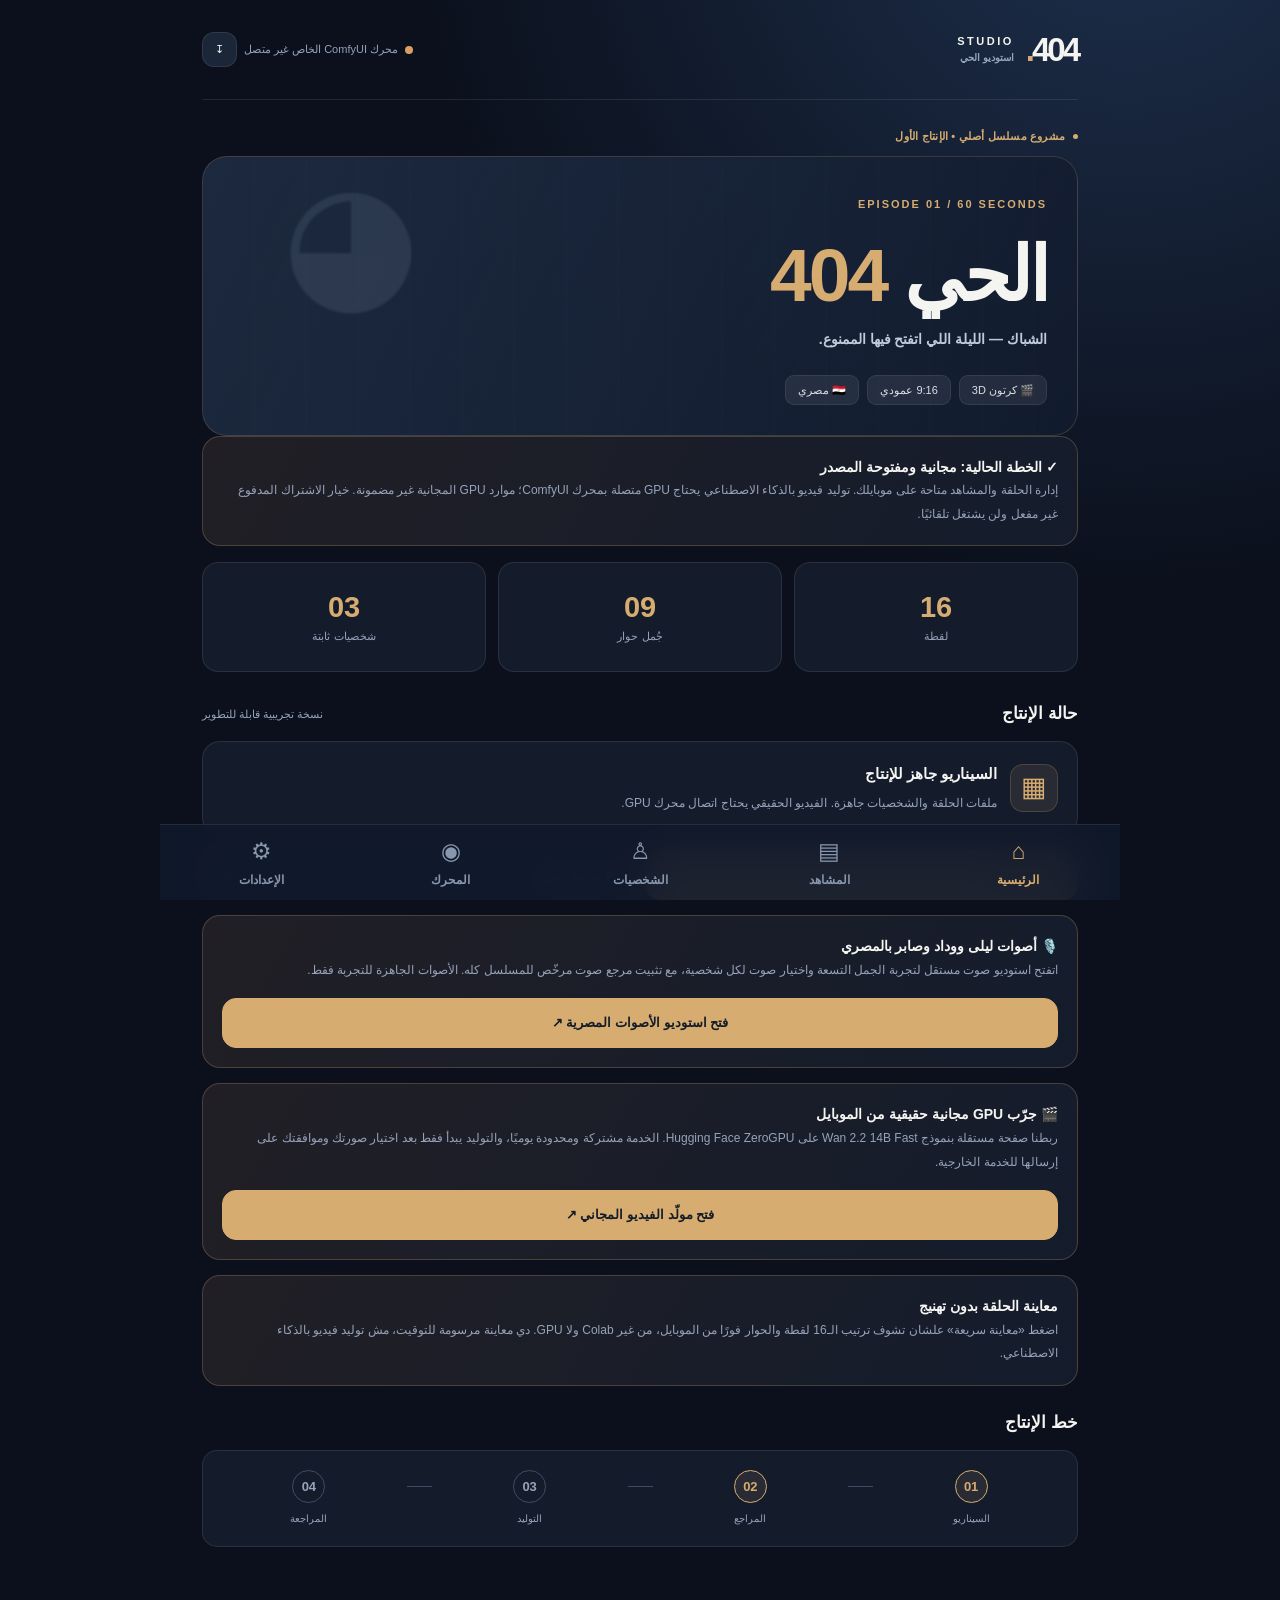
==== mobile-studio/index.html @ be03bab9 "Expose Egyptian voice studio from home and character library on mobile" ====
<!doctype html>
<html lang="ar" dir="rtl">
<head>
<meta charset="utf-8"><meta name="viewport" content="width=device-width,initial-scale=1,viewport-fit=cover">
<meta name="theme-color" content="#0c1221"><meta name="description" content="استوديو الحي 404 — إدارة مشاهد وأصوات وتوليد فيديو بالذكاء الاصطناعي">
<link rel="manifest" href="./manifest.webmanifest"><link rel="icon" type="image/svg+xml" href="./icon.svg"><link rel="stylesheet" href="./app.css">
<title>404 Studio | استوديو الحي</title>
</head>
<body>
<div class="app-shell">
<header class="topbar"><div class="brand"><span class="brand-mark">404<span class="brand-dot">.</span></span><span class="brand-label">STUDIO <small>استوديو الحي</small></span></div><div class="top-actions"><span class="state-dot" id="stateDot"></span><span id="connectionLabel">محرك ComfyUI الخاص غير متصل</span><button class="icon-button" id="installButton" title="تثبيت التطبيق" aria-label="تثبيت التطبيق">↧</button></div></header>
<main>
<section class="view active" id="view-home" aria-labelledby="homeTitle">
<div class="eyebrow"><span class="point"></span> مشروع مسلسل أصلي • الإنتاج الأول</div>
<div class="hero"><span class="kicker">EPISODE 01  /  60 SECONDS</span><h1 id="homeTitle">الحي <em>404</em></h1><p>الشباك — الليلة اللي اتفتح فيها الممنوع.</p><div class="hero-foot"><span class="chip">🎬 كرتون 3D</span><span class="chip">9:16 عمودي</span><span class="chip">🇪🇬 مصري</span></div><div class="moon">◕</div></div>
<div class="panel tip" id="planStatus"><strong>✓ الخطة الحالية: مجانية ومفتوحة المصدر</strong><p>إدارة الحلقة والمشاهد متاحة على موبايلك. توليد فيديو بالذكاء الاصطناعي يحتاج GPU متصلة بمحرك ComfyUI؛ موارد GPU المجانية غير مضمونة. خيار الاشتراك المدفوع غير مفعل ولن يشتغل تلقائيًا.</p></div>
<div class="metrics"><div class="metric"><strong>16</strong><span>لقطة</span></div><div class="metric"><strong>09</strong><span>جُمل حوار</span></div><div class="metric"><strong>03</strong><span>شخصيات ثابتة</span></div></div>
<div class="section-heading"><h2>حالة الإنتاج</h2><span class="small muted">نسخة تجريبية قابلة للتطوير</span></div>
<div class="panel status-panel"><div class="status-icon">▦</div><div><h3>السيناريو جاهز للإنتاج</h3><p id="productionState">ملفات الحلقة والشخصيات جاهزة. الفيديو الحقيقي يحتاج اتصال محرك GPU.</p></div></div>
<div class="quick-actions"><button class="action primary" data-open="shots">إدارة المشاهد <span>←</span></button><a class="action secondary" href="./quick-preview.html" style="text-decoration:none">▶ معاينة سريعة <span>↗</span></a></div>
<div class="panel tip" id="voiceStudioLaunch" style="margin-top:15px"><strong>🎙️ أصوات ليلى ووداد وصابر بالمصري</strong><p>اتفتح استوديو صوت مستقل لتجربة الجمل التسعة واختيار صوت لكل شخصية، مع تثبيت مرجع صوت مرخّص للمسلسل كله. الأصوات الجاهزة للتجربة فقط.</p><a href="./voice-studio.html" class="action primary full" style="text-decoration:none">فتح استوديو الأصوات المصرية ↗</a></div>
<div class="panel tip" id="freeExternalGpu" style="margin-top:15px"><strong>🎬 جرّب GPU مجانية حقيقية من الموبايل</strong><p>ربطنا صفحة مستقلة بنموذج Wan 2.2 14B Fast على Hugging Face ZeroGPU. الخدمة مشتركة ومحدودة يوميًا، والتوليد يبدأ فقط بعد اختيار صورتك وموافقتك على إرسالها للخدمة الخارجية.</p><a href="./free-gpu.html" class="action primary full" style="text-decoration:none">فتح مولّد الفيديو المجاني ↗</a></div>
<div class="panel tip" style="margin-top:15px"><strong>معاينة الحلقة بدون تهنيج</strong><p>اضغط «معاينة سريعة» علشان تشوف ترتيب الـ16 لقطة والحوار فورًا من الموبايل، من غير Colab ولا GPU. دي معاينة مرسومة للتوقيت، مش توليد فيديو بالذكاء الاصطناعي.</p></div>
<div class="section-heading"><h2>خط الإنتاج</h2></div>
<div class="pipeline"><div><b class="on">01</b><span>السيناريو</span></div><i></i><div><b class="on">02</b><span>المراجع</span></div><i></i><div><b>03</b><span>التوليد</span></div><i></i><div><b>04</b><span>المراجعة</span></div></div>
</section>
<section class="view" id="view-shots" aria-labelledby="shotsTitle">
<div class="page-head"><div><span class="eyebrow">الحلقة الأولى · الشباك</span><h1 id="shotsTitle">لوحة المشاهد</h1></div><button class="outline-btn" id="exportButton">تصدير JSON ↧</button></div>
<p class="muted intro">كل لقطة لها وقت ومتحدث ووصف. تعديلاتك تُحفظ محليًا على جهازك، ولا تغير السيناريو الأصلي على GitHub.</p>
<div id="shotsList" class="shots-list"><div class="loading">جاري تحميل السيناريو...</div></div>
</section>
<section class="view" id="view-cast" aria-labelledby="castTitle">
<div class="page-head"><div><span class="eyebrow">Character Bible</span><h1 id="castTitle">الشخصيات الثابتة</h1></div></div>
<p class="muted intro">ثلاث شخصيات فقط. لا يتم تبديل الوجه أو الملابس أو الصوت بين الحلقات.</p>
<div id="castList" class="cast-list"></div><div class="panel tip"><strong>🎤 ثبت صوت كل شخصية</strong><p>مسموح تسمع عينات مختلفة قبل الاعتماد. حفظ صوت مرجعي مرخّص يثبت الهوية بين الحلقات.</p><a class="action secondary full" href="./voice-studio.html" style="text-decoration:none">فتح إعدادات أصوات الشخصيات ↗</a></div>
<div class="panel tip"><strong>🔒 قواعد ثابتة</strong><p>الحارة القديمة، الباب الأخضر يمين الكادر، والفانوس الأصفر أعلى الباب. ممنوع إضافة ممثلين جدد أو تبديل أصوات الحوار.</p></div>
</section>
<section class="view" id="view-production" aria-labelledby="productionTitle">
<div class="page-head"><div><span class="eyebrow">AI VIDEO LAB</span><h1 id="productionTitle">غرفة الإنتاج</h1></div></div>
<div class="panel info-panel" id="engineBanner" role="status" aria-live="polite"><strong id="engineStateTitle">محرك الفيديو غير متصل حاليًا</strong><p id="engineStateMessage">اختيار صورة من الموبايل لا يولّد فيديو. ما فيش خادم GPU متصل لحد دلوقتي؛ مش مطلوب منك ترفع صورة أو تدفع اشتراك الآن. تجهيز محرّك ComfyUI المجاني يتطلب معالجة GPU منفصلة.</p><button class="outline-btn" type="button" data-open="settings" id="engineSettingsButton">لماذا التوليد متوقف؟</button></div>
<div class="panel tip" id="freeGpuLab">
<a class="action primary full" href="./free-gpu.html" style="text-decoration:none">🎬 توليد لقطة حقيقية على GPU مجانية عامة ↗</a>
<p>خدمة خارجية مستقلة عن سيرفر ComfyUI الخاص. عدد الطلبات المجانية محدود، ولا يلزم تشغيل Colab أو إدخال رابط سيرفر.</p>
<h3>اشتغل بسرعة من الموبايل — من غير Colab</h3>
<p>راجع ترتيب المشاهد والحوار والحركة المبدئية فورًا. المعاينة 2D مرسومة للتخطيط، مش فيديو AI. توليد فيديو AI حقيقي من الصورة يحتاج GPU متصلة، وهي غير متوفرة حاليًا في التطبيق.</p>
<a class="action primary full" href="./quick-preview.html" style="text-decoration:none">▶ فتح المعاينة السريعة للـ16 لقطة</a>
<details style="margin-top:12px"><summary style="cursor:pointer;color:#acb8cb">تجربة النموذج الثقيل على Colab (اختياري للمطورين)</summary>
<p>Colab صفحة ثقيلة على الموبايل، ومش مطلوبة لاستخدام الاستوديو. استخدمها فقط عند توفر GPU مجانية وعند الرغبة بتجربة Wan 2.2.</p>
<a class="outline-btn" href="https://colab.research.google.com/github/omarnet0109-jpg/404/blob/main/notebooks/404_wan22_free_video.ipynb" target="_blank" rel="noopener noreferrer">فتح Colab الاختياري</a>
</details>
<div class="field"><label for="localPreviewInput">لو عندك فيديو مولّد بالفعل، شوفه هنا على جهازك فقط</label><input type="file" id="localPreviewInput" accept="video/mp4,video/webm,video/quicktime"></div>
<div id="localPreviewBox"></div>
</div>
<div class="field"><label for="renderShot">اختر اللقطة</label><select id="renderShot"></select></div>
<div class="field"><label for="renderPrompt">وصف اللقطة للمحرك</label><textarea id="renderPrompt" rows="5" maxlength="5000" placeholder="وصف الحركة والإضاءة والكاميرا"></textarea></div>
<div class="two-col"><div class="field"><label for="referenceType">مرجع الصورة</label><select id="referenceType"><option value="ensemble">الحارة والمجموعة</option><option value="LAYLA">ليلى</option><option value="WIDAD">وداد</option><option value="SABER">صابر</option></select></div><div class="field"><label for="referenceFile">رفع صورة مرجعية</label><input id="referenceFile" type="file" accept="image/png,image/jpeg,image/webp"></div></div>
<div class="upload-line"><button class="outline-btn" id="uploadButton" disabled title="التوليد يحتاج اتصال GPU أولًا">رفع المرجع إلى المحرك</button><span class="muted" id="referenceStatus">المحرك غير متصل — الرفع متوقف</span></div>
<button class="action primary full" id="renderButton" disabled title="أضف سيرفر GPU فعليًا لاختبار التوليد">توليد اللقطة المختارة ↗</button>
<div id="jobPanel" class="panel job-panel hidden"><div class="section-heading"><h2>متابعة التوليد</h2><span id="jobStatus" class="status-pill">انتظار</span></div><p id="jobDescription"></p><div id="jobOutput"></div></div>
<div id="productionLog" class="log" role="status" aria-live="polite">لا توجد مهام تشغيل حاليًا.</div>
</section>
<section class="view" id="view-settings" aria-labelledby="settingsTitle">
<div class="page-head"><div><span class="eyebrow">ENGINE SETTINGS</span><h1 id="settingsTitle">الإعدادات</h1></div></div>
<div class="panel tip"><h3>الخطة: مجانية الآن، مدفوعة مستقبلًا</h3><p>لم يتم ربط أي مزود مدفوع أو تفعيل دفع آلي. عندما نقرر الترقية، سنضيف مزودًا جديدًا خلف الخادم، مع حد تكلفة وموافقة صريحة. سيرفر GPU نفسه قد تكون له تكلفة حتى مع الأدوات المفتوحة المصدر.</p></div>
<div class="panel info-panel" id="simpleEngineStatus">
  <h3 id="simpleEngineTitle">حالة توليد الفيديو: غير متصل</h3>
  <p id="simpleEngineMessage">دي مش بيانات ناقصة منك. لسه ما فيش سيرفر GPU مجاني متصل بالمشروع، ومش مطلوب منك تكتب عنوان أو مفتاح أو تدفع حاجة. حاليًا تقدر تراجع المشاهد وتعدّل أوصافها وتصدّر المشروع.</p>
  <button type="button" class="action primary full" data-open="shots">فتح المشاهد الجاهزة ←</button>
</div>
<details class="panel" id="advancedServerSetup"><summary style="cursor:pointer;font-weight:800">إعدادات المحرك المتقدمة (للمطورين فقط)</summary>
<p class="muted">لا تستخدم هذه الإعدادات إلا بعد تشغيل خادم ComfyUI فعلي وتجهيز رابط HTTPS ومفتاح وصول خاص به. لا تضع كلمة سر GitHub أو أي مفتاح آخر هنا.</p>
<div><h3>ربط سيرفر التوليد</h3><p class="muted">العنوان والمفتاح يُصدرهما خادم الإنتاج الخاص، وليسا بيانات حساب GitHub.</p>
<div class="field"><label for="serverUrl">عنوان خادم الاستوديو HTTPS</label><input id="serverUrl" type="url" autocomplete="url" placeholder="https://your-studio-backend.example"></div>
<div class="field"><label for="serverToken">مفتاح دخول الخادم</label><input id="serverToken" type="password" autocomplete="off" placeholder="مفتاح APP_API_TOKEN"></div>
<div class="form-actions"><button class="action primary" id="checkButton">اختبار الاتصال</button><button class="action secondary" id="saveSettings">حفظ للجلسة</button></div><p class="small muted">مفتاح الدخول يُحفظ في ذاكرة جلسة المتصفح فقط، ولا يُرسل إلى GitHub.</p></div></details>
<div class="panel tip"><h3>تثبيت التطبيق</h3><p>من Chrome على أندرويد: القائمة ⋮ ثم «إضافة إلى الشاشة الرئيسية». ومن Safari على iPhone: مشاركة ثم «إضافة إلى الشاشة الرئيسية» بعد نشر الموقع.</p><button class="outline-btn" id="installGuide">إرشادات التثبيت</button></div>
<div class="panel danger-zone"><h3>بيانات المسودات</h3><p class="muted">التحرير المحلي محفوظ على جهازك فقط. يمكن تصديره قبل تنظيف المتصفح.</p><button class="outline-btn" id="resetDrafts">حذف تعديلاتي المحلية</button></div>
</section>
</main>
<nav class="bottom-nav" aria-label="القائمة الرئيسية"><button class="tab active" data-target="home"><span>⌂</span>الرئيسية</button><button class="tab" data-target="shots"><span>▤</span>المشاهد</button><button class="tab" data-target="cast"><span>♙</span>الشخصيات</button><button class="tab" data-target="production"><span>◉</span>المحرك</button><button class="tab" data-target="settings"><span>⚙</span>الإعدادات</button></nav>
</div>
<dialog id="editDialog"><form method="dialog" class="dialog-body"><div class="section-heading"><h2 id="editDialogTitle">تعديل اللقطة</h2><button class="icon-button" value="cancel" aria-label="إغلاق">✕</button></div><label for="editPrompt">وصف الحركة</label><textarea id="editPrompt" rows="8" maxlength="5000"></textarea><p class="muted small">المسودة تظل في متصفحك إلى أن تصدرها وتقرر اعتمادها.</p><div class="form-actions"><button class="action primary" id="confirmEdit" value="save">حفظ المسودة</button><button class="action secondary" value="cancel">إلغاء</button></div></form></dialog>
<div id="toast" role="status" aria-live="polite"></div>
<script src="./app.js" defer></script>
</body></html>
---- mobile-studio/app.css ----
:root{color-scheme:dark;--bg:#0b101c;--panel:#141c2c;--panel2:#182338;--border:rgba(255,255,255,.09);--fg:#f4f4f1;--dim:#95a3bb;--gold:#d6ac70;--accent:#92c5d8;--ok:#69d5ac;--radius:19px}
*{box-sizing:border-box}html{scroll-behavior:smooth}body{margin:0;background:radial-gradient(circle at 88% -8%,#1e304d 0,transparent 34%),var(--bg);color:var(--fg);font:500 14px/1.7 Tahoma,Arial,sans-serif;min-height:100svh}button,input,select,textarea{font:inherit}button{cursor:pointer}button:disabled{cursor:not-allowed;opacity:.5}a{color:var(--accent)}.app-shell{max-width:960px;min-height:100svh;margin:auto;padding:0 20px calc(100px + env(safe-area-inset-bottom))}.topbar{height:87px;display:flex;align-items:center;justify-content:space-between;border-bottom:1px solid var(--border);margin-bottom:27px;gap:10px}.brand{display:flex;align-items:center;gap:12px}.brand-mark{font:900 33px/1 Arial,sans-serif;letter-spacing:-3px}.brand-dot{color:var(--gold)}.brand-label{display:flex;flex-direction:column;font:800 11px/1.4 Arial;letter-spacing:2.5px}.brand-label small{font:700 10px/1.5 Cairo;letter-spacing:0;color:var(--dim)}.top-actions{display:flex;align-items:center;gap:7px;font-size:11px;color:var(--dim)}.state-dot{width:8px;height:8px;border-radius:50%;background:#d89f63}.state-dot.online{background:var(--ok);box-shadow:0 0 0 4px #69d5ac16}.icon-button{border:1px solid var(--border);background:#1b2639;color:var(--fg);border-radius:12px;min-width:35px;height:35px}.view{display:none;animation:appear .2s ease}.view.active{display:block}@keyframes appear{from{opacity:.65;transform:translateY(5px)}to{opacity:1;transform:translateY(0)}}.eyebrow{color:var(--gold);font-size:11px;font-weight:800;letter-spacing:.2px;display:flex;align-items:center;gap:8px;margin-bottom:10px}.point{width:5px;height:5px;background:var(--gold);border-radius:50%}.hero{background:linear-gradient(115deg,rgba(28,41,62,.95),rgba(18,28,48,.78)),linear-gradient(150deg,#172744,#101623);border:1px solid rgba(214,172,112,.2);border-radius:25px;padding:35px 30px 28px;min-height:257px;position:relative;overflow:hidden;isolation:isolate}.hero:before{content:"";position:absolute;inset:0;background:repeating-linear-gradient(90deg,transparent 0 50px,#ffffff06 51px 52px);opacity:.4;pointer-events:none}.hero .moon{position:absolute;left:9%;top:3px;font-size:158px;line-height:1;color:#acbed8;opacity:.12;filter:blur(1px);z-index:-1}.kicker{font:700 11px Arial,sans-serif;color:var(--gold);letter-spacing:2px}.hero h1{font-size:clamp(43px,10vw,68px);letter-spacing:-3px;line-height:1.3;margin:12px 0 3px;font-weight:900}.hero h1 em{font-family:Arial,sans-serif;font-style:normal;color:var(--gold)}.hero p{margin:0 0 23px;color:#c0cadc;font-weight:600}.hero-foot{display:flex;flex-wrap:wrap;gap:8px}.chip{padding:5px 12px;border-radius:9px;background:#ffffff13;border:1px solid #ffffff13;color:#dddfe6;font-size:11px}.metrics{display:grid;grid-template-columns:repeat(3,1fr);gap:12px;margin:16px 0 28px}.metric{display:flex;flex-direction:column;align-items:center;justify-content:center;background:var(--panel);border:1px solid var(--border);border-radius:16px;min-height:94px;gap:0}.metric strong{font:800 29px/1.3 Arial,sans-serif;color:var(--gold)}.metric span{font-size:11px;color:var(--dim)}.section-heading{display:flex;align-items:center;justify-content:space-between;gap:10px;margin:23px 0 12px}.section-heading h2{margin:0;font-size:17px}.small{font-size:11px}.muted{color:var(--dim)}.panel{border:1px solid var(--border);background:var(--panel);border-radius:18px;padding:19px;margin-bottom:15px}.panel h3{font-size:15px;margin:0 0 5px}.panel p{margin:0;color:var(--dim);font-size:12px;line-height:1.95}.status-panel{display:flex;gap:13px;align-items:center}.status-icon{width:48px;height:48px;min-width:48px;display:grid;place-items:center;background:#d6ac701b;border:1px solid #d6ac7033;border-radius:13px;color:var(--gold);font-size:27px}.quick-actions{display:grid;grid-template-columns:1fr 1fr;gap:12px}.action{border-radius:14px;border:1px solid var(--border);padding:13px 17px;display:flex;align-items:center;justify-content:space-between;gap:7px;font-weight:800;font-size:13px;min-height:49px}.primary{background:var(--gold);color:#131c29;border-color:var(--gold)}.secondary{background:var(--panel2);color:var(--fg)}.action:hover{filter:brightness(1.07)}.outline-btn{background:transparent;border:1px solid #566781;border-radius:10px;color:var(--fg);padding:7px 12px;font-size:12px}.full{width:100%;justify-content:center;margin-top:16px}.pipeline{display:flex;align-items:start;justify-content:space-around;gap:4px;background:var(--panel);border:1px solid var(--border);padding:19px 12px;border-radius:15px}.pipeline div{display:flex;align-items:center;flex-direction:column;gap:7px;flex:1}.pipeline b{height:33px;width:33px;border-radius:50%;border:1px solid #3f4c64;color:var(--dim);font:800 13px Arial;display:grid;place-items:center}.pipeline b.on{border-color:var(--gold);color:var(--gold);background:#d6ac701a}.pipeline span{font-size:10px;color:var(--dim);white-space:nowrap}.pipeline i{height:1px;background:#3f4c64;width:25px;margin-top:16px}.page-head{display:flex;align-items:center;justify-content:space-between;gap:10px;margin:0 0 16px}.page-head h1{font-size:27px;margin:0;line-height:1.5}.intro{margin-bottom:21px;font-size:12px;line-height:1.9}.shots-list{display:grid;grid-template-columns:repeat(auto-fill,minmax(270px,1fr));gap:12px}.shot-card{background:var(--panel);border:1px solid var(--border);border-radius:17px;padding:16px;position:relative;overflow:hidden}.shot-card::before{content:"";position:absolute;top:0;right:0;width:3px;height:100%;background:#415770}.shot-card.dialogue::before{background:var(--gold)}.shot-top{display:flex;justify-content:space-between;align-items:center;margin-bottom:11px;gap:6px}.shot-num{font:800 12px Arial;color:var(--accent);letter-spacing:.5px}.timecode{font:600 12px Arial;color:var(--dim);direction:ltr}.shot-card h3{margin:0 0 7px;font-size:13px;line-height:1.7}.shot-card blockquote{margin:10px 0;background:#d6ac700f;border-right:2px solid var(--gold);padding:8px 10px;color:#f3d8b1;border-radius:5px;font-size:12px}.shot-card p{color:var(--dim);font-size:11px;line-height:1.9;margin:0 0 12px}.shot-footer{display:flex;align-items:center;justify-content:space-between}.pill{background:#ffffff0a;border:1px solid var(--border);color:#b8cae0;padding:2px 9px;border-radius:20px;font-size:10px}.shot-footer button{background:transparent;border:0;color:var(--gold);font-weight:800;font-size:12px}.cast-list{display:grid;grid-template-columns:repeat(auto-fit,minmax(230px,1fr));gap:13px;margin-bottom:19px}.cast-card{display:flex;gap:14px;align-items:center;background:var(--panel);border:1px solid var(--border);border-radius:17px;padding:17px}.cast-avatar{width:64px;height:76px;min-width:64px;border-radius:12px;background:linear-gradient(145deg,#253b56,#182131);display:grid;place-items:center;color:var(--gold);font:800 28px Arial;border:1px solid #ffffff13}.cast-card h3{font-size:16px;margin:0}.cast-card p{font-size:11px;color:var(--dim);margin:3px 0}.cast-role{font-size:10px;color:var(--gold);font-weight:800}.tip{border-color:#d6ac7040;background:linear-gradient(120deg,#211f25,var(--panel))}.info-panel{border-color:#88b3cc33;background:#17293b}.field{display:flex;flex-direction:column;gap:7px;margin:12px 0}.field label,dialog label{font-size:12px;font-weight:800}.field :is(input,select,textarea),dialog textarea{width:100%;background:#0f1725;color:var(--fg);border:1px solid #394458;border-radius:11px;padding:12px 14px;min-height:47px;outline:none}.field textarea,dialog textarea{resize:vertical;line-height:1.8;min-height:122px;direction:ltr;text-align:left;font-family:monospace;font-size:12px}.field :is(input,select,textarea):focus,dialog textarea:focus{border-color:var(--gold);box-shadow:0 0 0 3px #d6ac701a}.field input[type=file]{padding:8px;font-size:11px}.two-col,.form-actions{display:grid;grid-template-columns:1fr 1fr;gap:12px}.upload-line{display:flex;align-items:center;flex-wrap:wrap;gap:13px}.log{padding:14px;border-radius:12px;border:1px dashed #4a5970;color:var(--dim);font-size:12px;margin-top:18px;white-space:pre-wrap;overflow-wrap:anywhere}.job-panel{margin-top:19px}.job-panel video{width:100%;border-radius:12px;max-height:520px;background:black}.status-pill{border-radius:20px;color:var(--gold);background:#d6ac701c;padding:4px 10px;font-size:10px}.hidden{display:none!important}.loading{color:var(--dim);padding:15px}.danger-zone{border-color:#a75a5a44}.bottom-nav{position:fixed;bottom:0;left:0;right:0;max-width:960px;margin:auto;display:grid;grid-template-columns:repeat(5,1fr);padding:9px 7px calc(9px + env(safe-area-inset-bottom));background:#10192beF;backdrop-filter:blur(18px);border-top:1px solid #ffffff16;z-index:20}.tab{background:none;border:0;color:#8797ae;font-size:10px;font-weight:800;min-height:52px;display:flex;flex-direction:column;align-items:center;justify-content:center;gap:2px}.tab span{font:400 23px Arial;line-height:1.4}.tab.active{color:var(--gold)}.tab:focus-visible,.action:focus-visible{outline:2px solid var(--accent);outline-offset:2px}dialog{width:min(520px,calc(100vw - 24px));border:1px solid var(--border);border-radius:20px;background:#151f30;color:var(--fg);padding:0;max-height:90svh}dialog::backdrop{background:#01040cd9}.dialog-body{padding:22px}dialog textarea{margin:7px 0}#toast{position:fixed;top:95px;left:50%;transform:translateX(-50%);border-radius:12px;background:#273951;color:white;box-shadow:0 15px 40px #0006;padding:10px 18px;z-index:60;opacity:0;pointer-events:none;transition:opacity .25s;max-width:90vw;min-width:190px;text-align:center;font-size:12px}#toast.show{opacity:1}@media(min-width:720px){.app-shell{padding:0 42px 120px}.topbar{height:100px}.hero{min-height:280px}.hero h1{font-size:75px}.metrics .metric{min-height:110px}.tab{font-size:12px}.page-head h1{font-size:34px}}@media(max-width:360px){.app-shell{padding-inline:12px}.brand-mark{font-size:26px}.brand-label{font-size:9px}.top-actions{font-size:9px}.hero{padding:25px 20px;min-height:235px}.quick-actions{grid-template-columns:1fr}.two-col{grid-template-columns:1fr}.metrics{gap:7px}.metric strong{font-size:23px}.page-head h1{font-size:22px}}
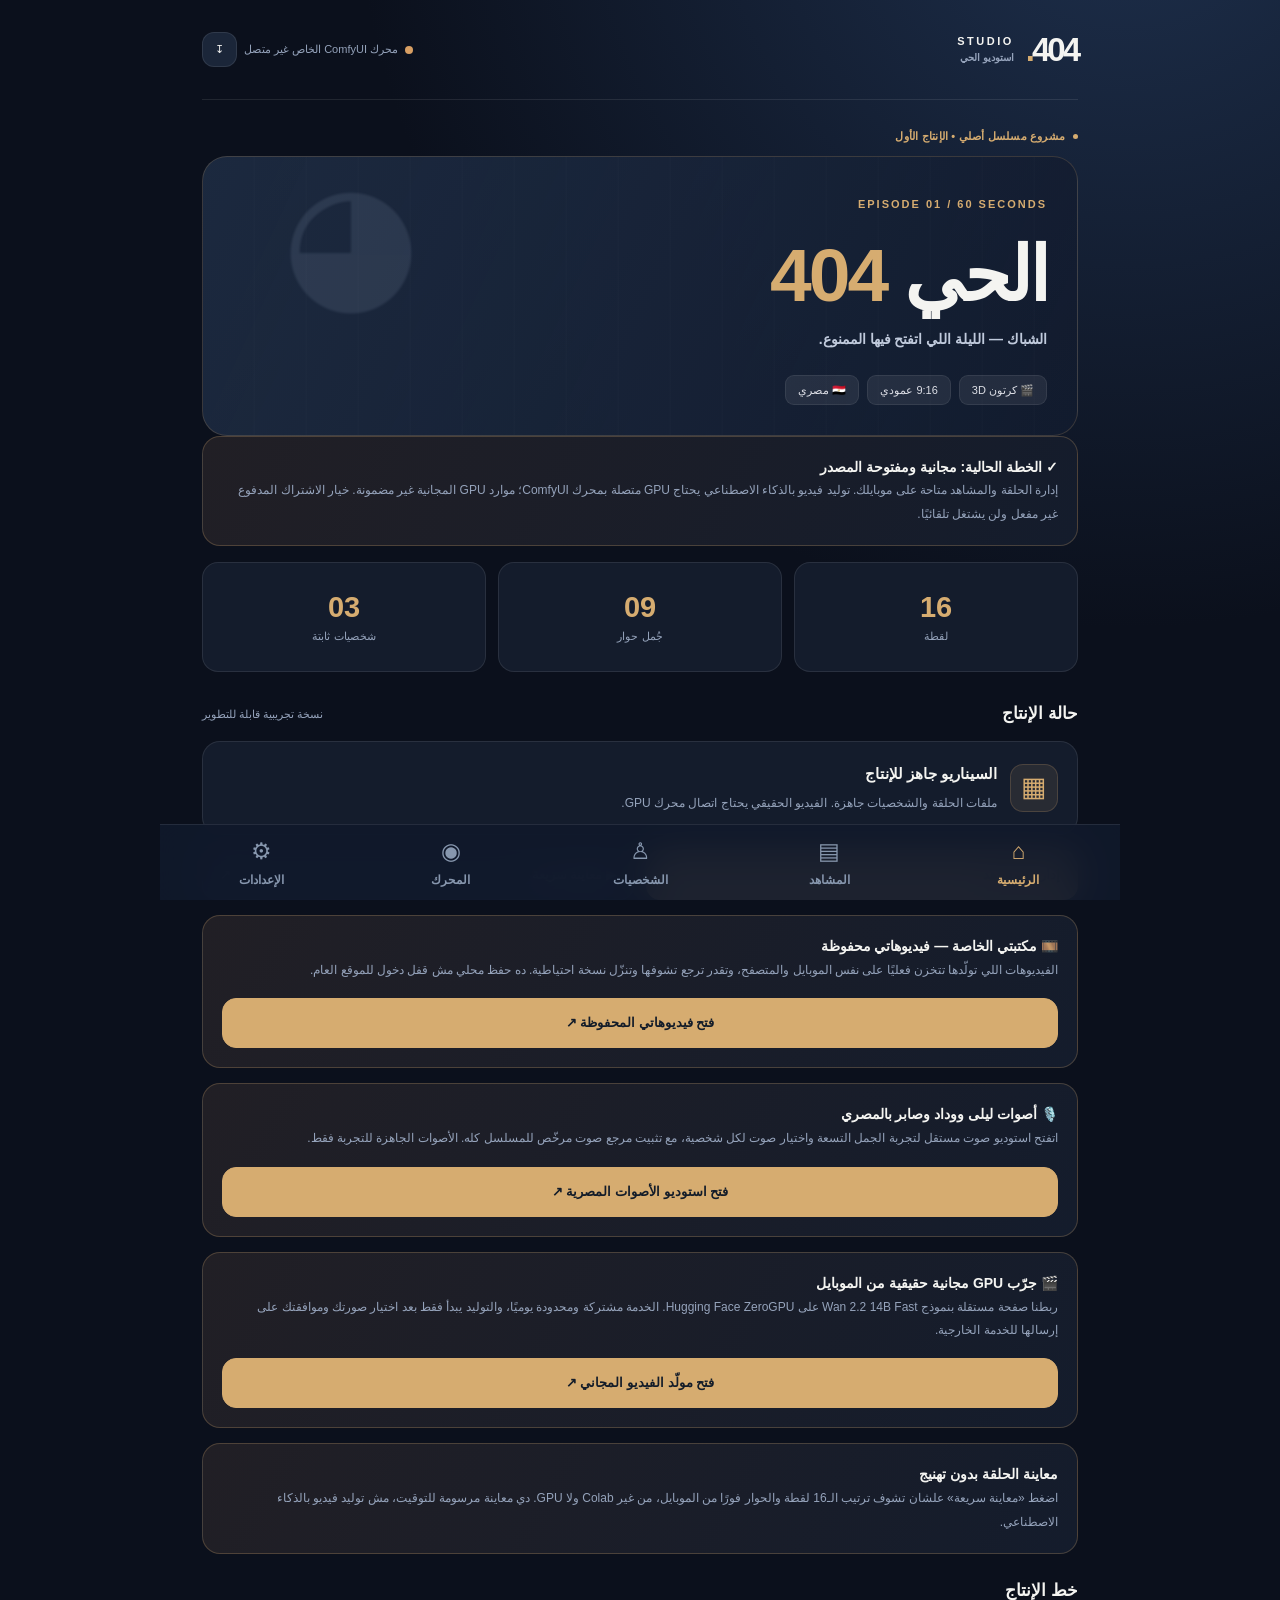
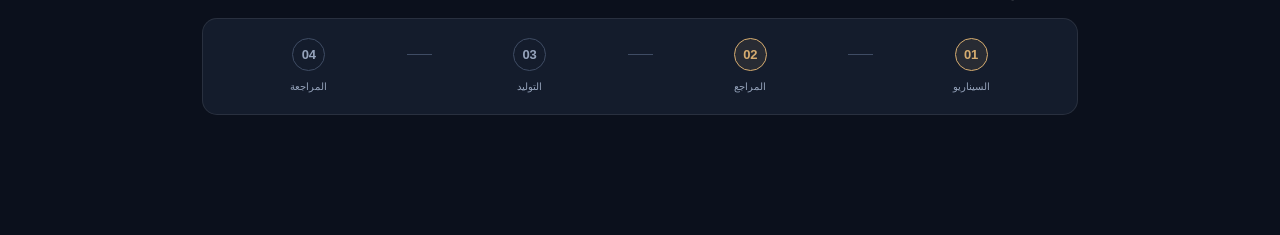
==== commit 61d7e960: "feat(home): add personal saved-video gallery with explicit local-only privacy guidance" ====
--- a/mobile-studio/index.html
+++ b/mobile-studio/index.html
@@ -18,6 +18,7 @@
 <div class="section-heading"><h2>حالة الإنتاج</h2><span class="small muted">نسخة تجريبية قابلة للتطوير</span></div>
 <div class="panel status-panel"><div class="status-icon">▦</div><div><h3>السيناريو جاهز للإنتاج</h3><p id="productionState">ملفات الحلقة والشخصيات جاهزة. الفيديو الحقيقي يحتاج اتصال محرك GPU.</p></div></div>
 <div class="quick-actions"><button class="action primary" data-open="shots">إدارة المشاهد <span>←</span></button><a class="action secondary" href="./quick-preview.html" style="text-decoration:none">▶ معاينة سريعة <span>↗</span></a></div>
+<div class="panel tip" id="savedVideosLaunch" style="margin-top:15px"><strong>🎞️ مكتبتي الخاصة — فيديوهاتي محفوظة</strong><p>الفيديوهات اللي تولّدها تتخزن فعليًا على نفس الموبايل والمتصفح، وتقدر ترجع تشوفها وتنزّل نسخة احتياطية. ده حفظ محلي مش قفل دخول للموقع العام.</p><a href="./library.html" class="action primary full" style="text-decoration:none">فتح فيديوهاتي المحفوظة ↗</a></div>
 <div class="panel tip" id="voiceStudioLaunch" style="margin-top:15px"><strong>🎙️ أصوات ليلى ووداد وصابر بالمصري</strong><p>اتفتح استوديو صوت مستقل لتجربة الجمل التسعة واختيار صوت لكل شخصية، مع تثبيت مرجع صوت مرخّص للمسلسل كله. الأصوات الجاهزة للتجربة فقط.</p><a href="./voice-studio.html" class="action primary full" style="text-decoration:none">فتح استوديو الأصوات المصرية ↗</a></div>
 <div class="panel tip" id="freeExternalGpu" style="margin-top:15px"><strong>🎬 جرّب GPU مجانية حقيقية من الموبايل</strong><p>ربطنا صفحة مستقلة بنموذج Wan 2.2 14B Fast على Hugging Face ZeroGPU. الخدمة مشتركة ومحدودة يوميًا، والتوليد يبدأ فقط بعد اختيار صورتك وموافقتك على إرسالها للخدمة الخارجية.</p><a href="./free-gpu.html" class="action primary full" style="text-decoration:none">فتح مولّد الفيديو المجاني ↗</a></div>
 <div class="panel tip" style="margin-top:15px"><strong>معاينة الحلقة بدون تهنيج</strong><p>اضغط «معاينة سريعة» علشان تشوف ترتيب الـ16 لقطة والحوار فورًا من الموبايل، من غير Colab ولا GPU. دي معاينة مرسومة للتوقيت، مش توليد فيديو بالذكاء الاصطناعي.</p></div>
@@ -39,6 +40,7 @@
 <div class="page-head"><div><span class="eyebrow">AI VIDEO LAB</span><h1 id="productionTitle">غرفة الإنتاج</h1></div></div>
 <div class="panel info-panel" id="engineBanner" role="status" aria-live="polite"><strong id="engineStateTitle">محرك الفيديو غير متصل حاليًا</strong><p id="engineStateMessage">اختيار صورة من الموبايل لا يولّد فيديو. ما فيش خادم GPU متصل لحد دلوقتي؛ مش مطلوب منك ترفع صورة أو تدفع اشتراك الآن. تجهيز محرّك ComfyUI المجاني يتطلب معالجة GPU منفصلة.</p><button class="outline-btn" type="button" data-open="settings" id="engineSettingsButton">لماذا التوليد متوقف؟</button></div>
 <div class="panel tip" id="freeGpuLab">
+<a class="action secondary full" href="./library.html" style="text-decoration:none">🎞️ عرض الفيديوهات اللي عملتها قبل كده ↗</a>
 <a class="action primary full" href="./free-gpu.html" style="text-decoration:none">🎬 توليد لقطة حقيقية على GPU مجانية عامة ↗</a>
 <p>خدمة خارجية مستقلة عن سيرفر ComfyUI الخاص. عدد الطلبات المجانية محدود، ولا يلزم تشغيل Colab أو إدخال رابط سيرفر.</p>
 <h3>اشتغل بسرعة من الموبايل — من غير Colab</h3>
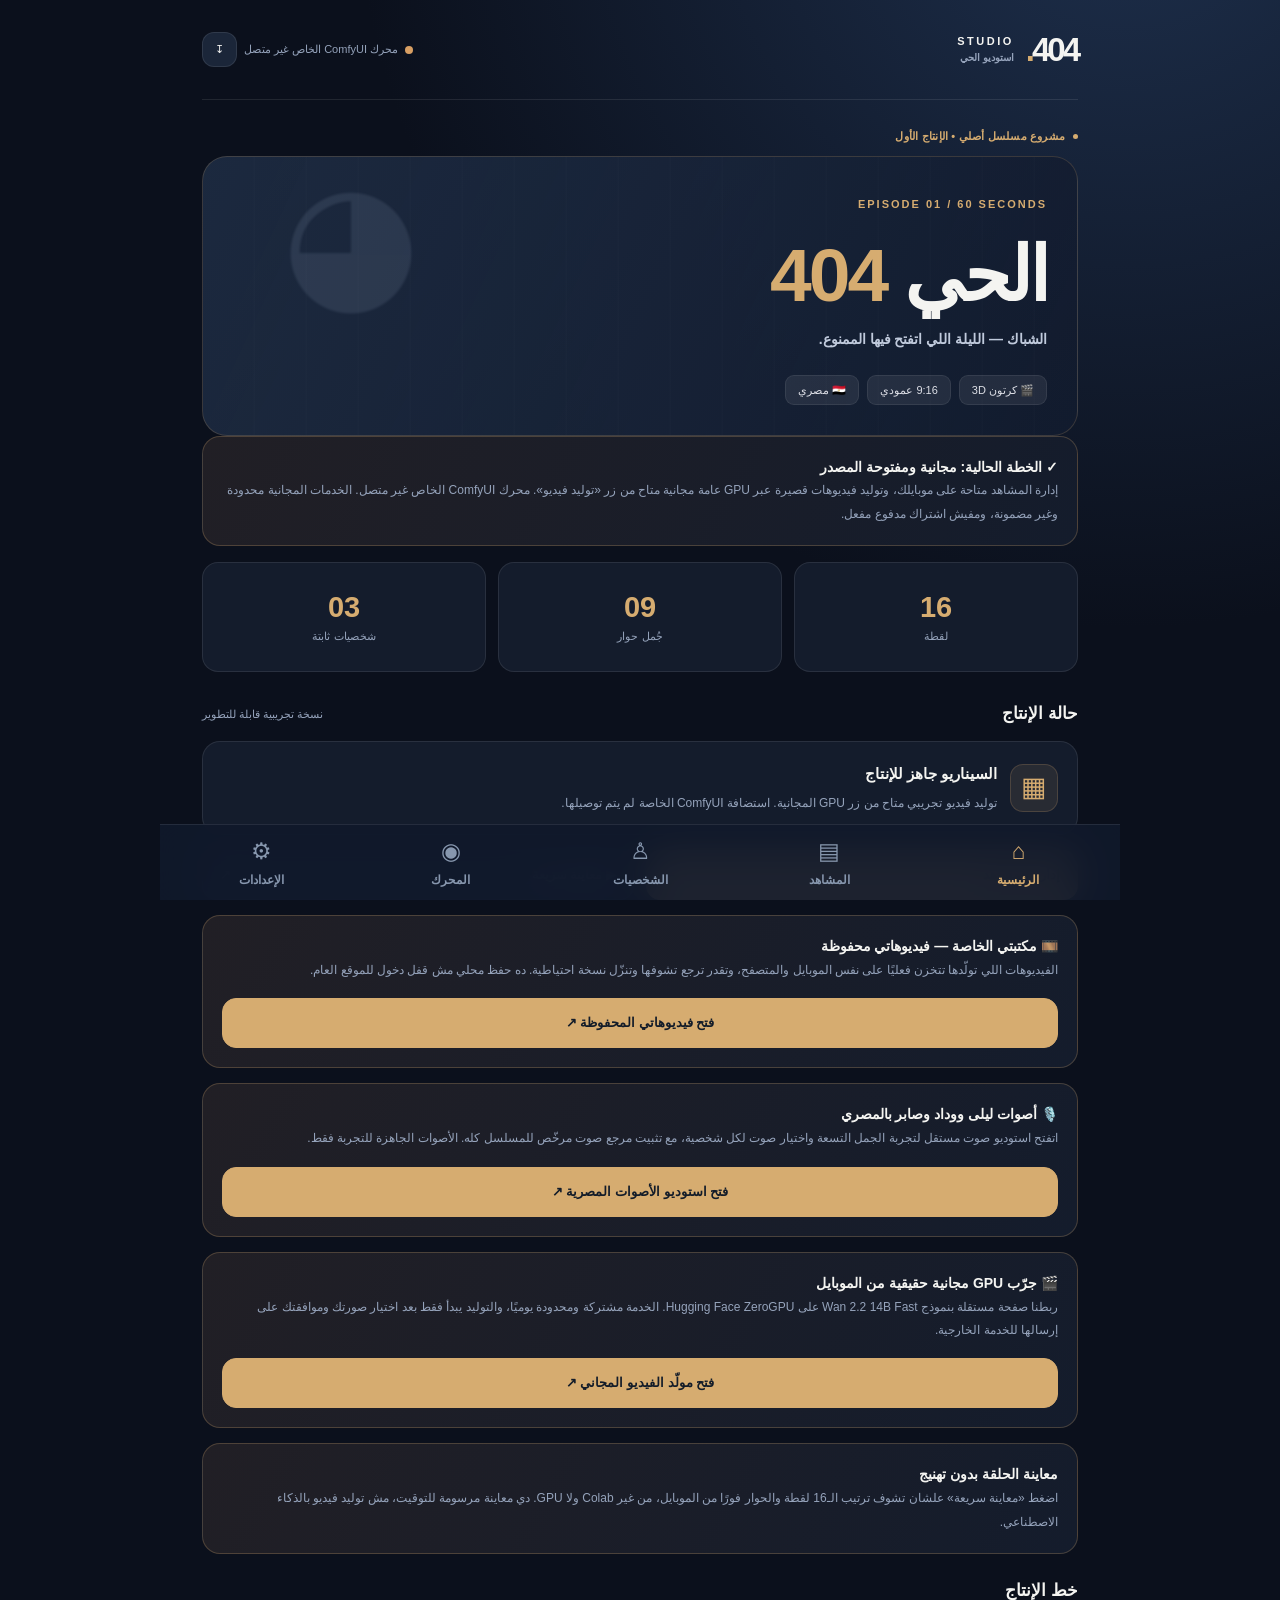
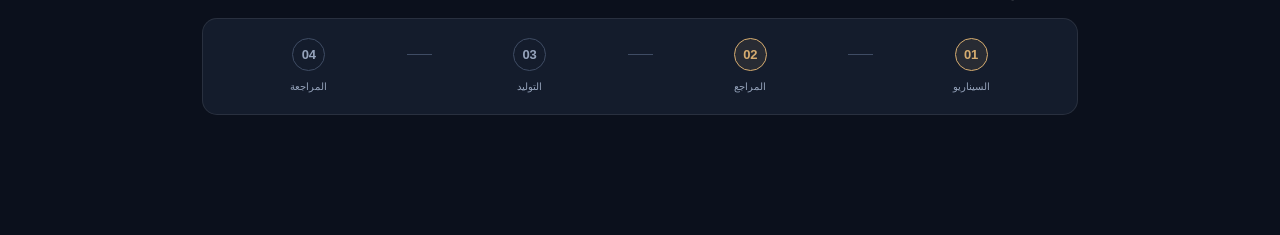
==== commit 8d000686: "fix(ux): distinguish working free ZeroGPU generator from disconnected private ComfyUI backend" ====
--- a/mobile-studio/index.html
+++ b/mobile-studio/index.html
@@ -13,10 +13,10 @@
 <section class="view active" id="view-home" aria-labelledby="homeTitle">
 <div class="eyebrow"><span class="point"></span> مشروع مسلسل أصلي • الإنتاج الأول</div>
 <div class="hero"><span class="kicker">EPISODE 01  /  60 SECONDS</span><h1 id="homeTitle">الحي <em>404</em></h1><p>الشباك — الليلة اللي اتفتح فيها الممنوع.</p><div class="hero-foot"><span class="chip">🎬 كرتون 3D</span><span class="chip">9:16 عمودي</span><span class="chip">🇪🇬 مصري</span></div><div class="moon">◕</div></div>
-<div class="panel tip" id="planStatus"><strong>✓ الخطة الحالية: مجانية ومفتوحة المصدر</strong><p>إدارة الحلقة والمشاهد متاحة على موبايلك. توليد فيديو بالذكاء الاصطناعي يحتاج GPU متصلة بمحرك ComfyUI؛ موارد GPU المجانية غير مضمونة. خيار الاشتراك المدفوع غير مفعل ولن يشتغل تلقائيًا.</p></div>
+<div class="panel tip" id="planStatus"><strong>✓ الخطة الحالية: مجانية ومفتوحة المصدر</strong><p>إدارة المشاهد متاحة على موبايلك، وتوليد فيديوهات قصيرة عبر GPU عامة مجانية متاح من زر «توليد فيديو». محرك ComfyUI الخاص غير متصل. الخدمات المجانية محدودة وغير مضمونة، ومفيش اشتراك مدفوع مفعل.</p></div>
 <div class="metrics"><div class="metric"><strong>16</strong><span>لقطة</span></div><div class="metric"><strong>09</strong><span>جُمل حوار</span></div><div class="metric"><strong>03</strong><span>شخصيات ثابتة</span></div></div>
 <div class="section-heading"><h2>حالة الإنتاج</h2><span class="small muted">نسخة تجريبية قابلة للتطوير</span></div>
-<div class="panel status-panel"><div class="status-icon">▦</div><div><h3>السيناريو جاهز للإنتاج</h3><p id="productionState">ملفات الحلقة والشخصيات جاهزة. الفيديو الحقيقي يحتاج اتصال محرك GPU.</p></div></div>
+<div class="panel status-panel"><div class="status-icon">▦</div><div><h3>السيناريو جاهز للإنتاج</h3><p id="productionState">توليد فيديو تجريبي متاح من زر GPU المجانية. استضافة ComfyUI الخاصة لم يتم توصيلها.</p></div></div>
 <div class="quick-actions"><button class="action primary" data-open="shots">إدارة المشاهد <span>←</span></button><a class="action secondary" href="./quick-preview.html" style="text-decoration:none">▶ معاينة سريعة <span>↗</span></a></div>
 <div class="panel tip" id="savedVideosLaunch" style="margin-top:15px"><strong>🎞️ مكتبتي الخاصة — فيديوهاتي محفوظة</strong><p>الفيديوهات اللي تولّدها تتخزن فعليًا على نفس الموبايل والمتصفح، وتقدر ترجع تشوفها وتنزّل نسخة احتياطية. ده حفظ محلي مش قفل دخول للموقع العام.</p><a href="./library.html" class="action primary full" style="text-decoration:none">فتح فيديوهاتي المحفوظة ↗</a></div>
 <div class="panel tip" id="voiceStudioLaunch" style="margin-top:15px"><strong>🎙️ أصوات ليلى ووداد وصابر بالمصري</strong><p>اتفتح استوديو صوت مستقل لتجربة الجمل التسعة واختيار صوت لكل شخصية، مع تثبيت مرجع صوت مرخّص للمسلسل كله. الأصوات الجاهزة للتجربة فقط.</p><a href="./voice-studio.html" class="action primary full" style="text-decoration:none">فتح استوديو الأصوات المصرية ↗</a></div>
@@ -38,7 +38,7 @@
 </section>
 <section class="view" id="view-production" aria-labelledby="productionTitle">
 <div class="page-head"><div><span class="eyebrow">AI VIDEO LAB</span><h1 id="productionTitle">غرفة الإنتاج</h1></div></div>
-<div class="panel info-panel" id="engineBanner" role="status" aria-live="polite"><strong id="engineStateTitle">محرك الفيديو غير متصل حاليًا</strong><p id="engineStateMessage">اختيار صورة من الموبايل لا يولّد فيديو. ما فيش خادم GPU متصل لحد دلوقتي؛ مش مطلوب منك ترفع صورة أو تدفع اشتراك الآن. تجهيز محرّك ComfyUI المجاني يتطلب معالجة GPU منفصلة.</p><button class="outline-btn" type="button" data-open="settings" id="engineSettingsButton">لماذا التوليد متوقف؟</button></div>
+<div class="panel info-panel" id="engineBanner" role="status" aria-live="polite"><strong id="engineStateTitle">ComfyUI الخاص غير متصل — التوليد المجاني الخارجي متاح</strong><p id="engineStateMessage">محرك ComfyUI الخاص غير متصل. لكن تقدر تولّد لقطة حقيقية على ZeroGPU من الزر الموجود تحت. الخدمة مجانية ومحدودة، ومش محتاج سيرفر أو اشتراك.</p><button class="outline-btn" type="button" data-open="settings" id="engineSettingsButton">لماذا التوليد متوقف؟</button></div>
 <div class="panel tip" id="freeGpuLab">
 <a class="action secondary full" href="./library.html" style="text-decoration:none">🎞️ عرض الفيديوهات اللي عملتها قبل كده ↗</a>
 <a class="action primary full" href="./free-gpu.html" style="text-decoration:none">🎬 توليد لقطة حقيقية على GPU مجانية عامة ↗</a>
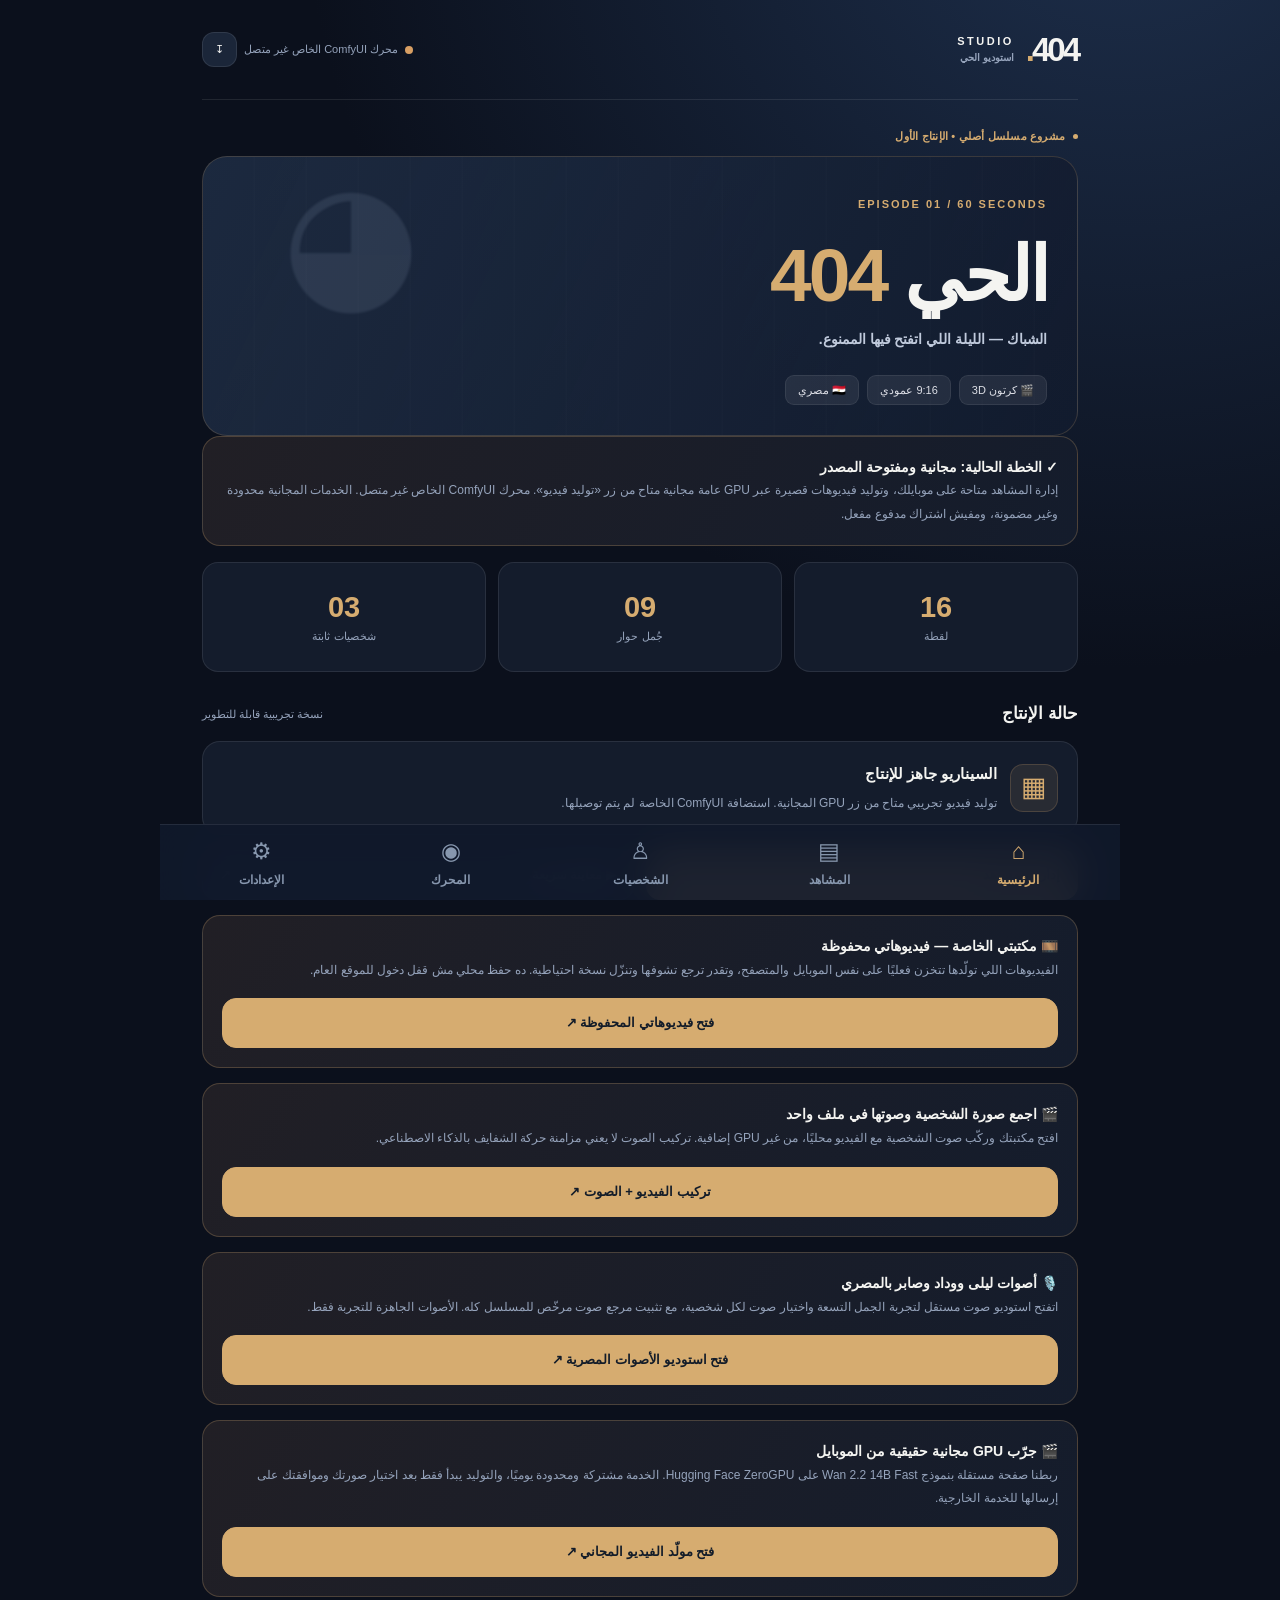
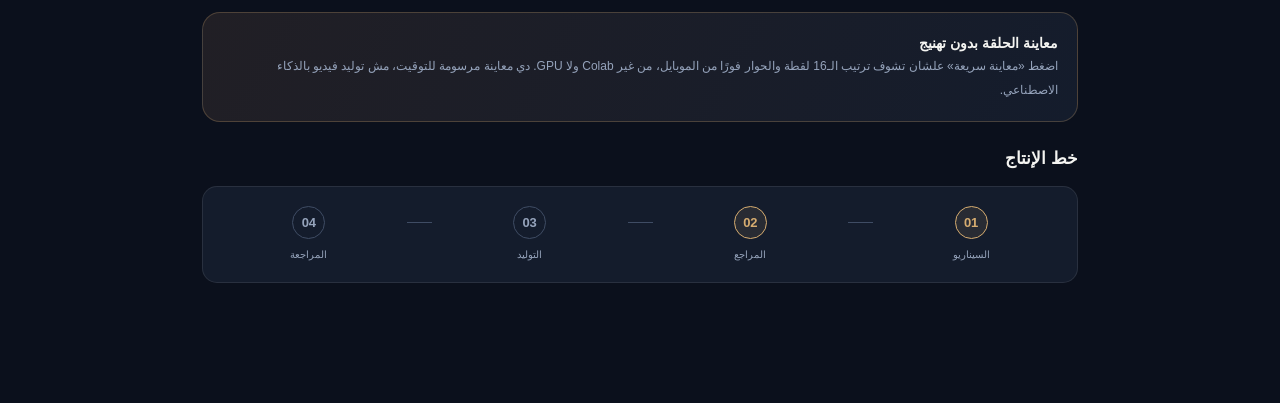
==== commit 9dca090e: "ux(mix): link one-tap free local A/V export from studio, GPU, voice and library" ====
--- a/mobile-studio/index.html
+++ b/mobile-studio/index.html
@@ -19,6 +19,7 @@
 <div class="panel status-panel"><div class="status-icon">▦</div><div><h3>السيناريو جاهز للإنتاج</h3><p id="productionState">توليد فيديو تجريبي متاح من زر GPU المجانية. استضافة ComfyUI الخاصة لم يتم توصيلها.</p></div></div>
 <div class="quick-actions"><button class="action primary" data-open="shots">إدارة المشاهد <span>←</span></button><a class="action secondary" href="./quick-preview.html" style="text-decoration:none">▶ معاينة سريعة <span>↗</span></a></div>
 <div class="panel tip" id="savedVideosLaunch" style="margin-top:15px"><strong>🎞️ مكتبتي الخاصة — فيديوهاتي محفوظة</strong><p>الفيديوهات اللي تولّدها تتخزن فعليًا على نفس الموبايل والمتصفح، وتقدر ترجع تشوفها وتنزّل نسخة احتياطية. ده حفظ محلي مش قفل دخول للموقع العام.</p><a href="./library.html" class="action primary full" style="text-decoration:none">فتح فيديوهاتي المحفوظة ↗</a></div>
+<div class="panel tip" id="mergeStudioLaunch" style="margin-top:15px"><strong>🎬 اجمع صورة الشخصية وصوتها في ملف واحد</strong><p>افتح مكتبتك وركّب صوت الشخصية مع الفيديو محليًا، من غير GPU إضافية. تركيب الصوت لا يعني مزامنة حركة الشفايف بالذكاء الاصطناعي.</p><a href="./compositor.html" class="action primary full" style="text-decoration:none">تركيب الفيديو + الصوت ↗</a></div>
 <div class="panel tip" id="voiceStudioLaunch" style="margin-top:15px"><strong>🎙️ أصوات ليلى ووداد وصابر بالمصري</strong><p>اتفتح استوديو صوت مستقل لتجربة الجمل التسعة واختيار صوت لكل شخصية، مع تثبيت مرجع صوت مرخّص للمسلسل كله. الأصوات الجاهزة للتجربة فقط.</p><a href="./voice-studio.html" class="action primary full" style="text-decoration:none">فتح استوديو الأصوات المصرية ↗</a></div>
 <div class="panel tip" id="freeExternalGpu" style="margin-top:15px"><strong>🎬 جرّب GPU مجانية حقيقية من الموبايل</strong><p>ربطنا صفحة مستقلة بنموذج Wan 2.2 14B Fast على Hugging Face ZeroGPU. الخدمة مشتركة ومحدودة يوميًا، والتوليد يبدأ فقط بعد اختيار صورتك وموافقتك على إرسالها للخدمة الخارجية.</p><a href="./free-gpu.html" class="action primary full" style="text-decoration:none">فتح مولّد الفيديو المجاني ↗</a></div>
 <div class="panel tip" style="margin-top:15px"><strong>معاينة الحلقة بدون تهنيج</strong><p>اضغط «معاينة سريعة» علشان تشوف ترتيب الـ16 لقطة والحوار فورًا من الموبايل، من غير Colab ولا GPU. دي معاينة مرسومة للتوقيت، مش توليد فيديو بالذكاء الاصطناعي.</p></div>
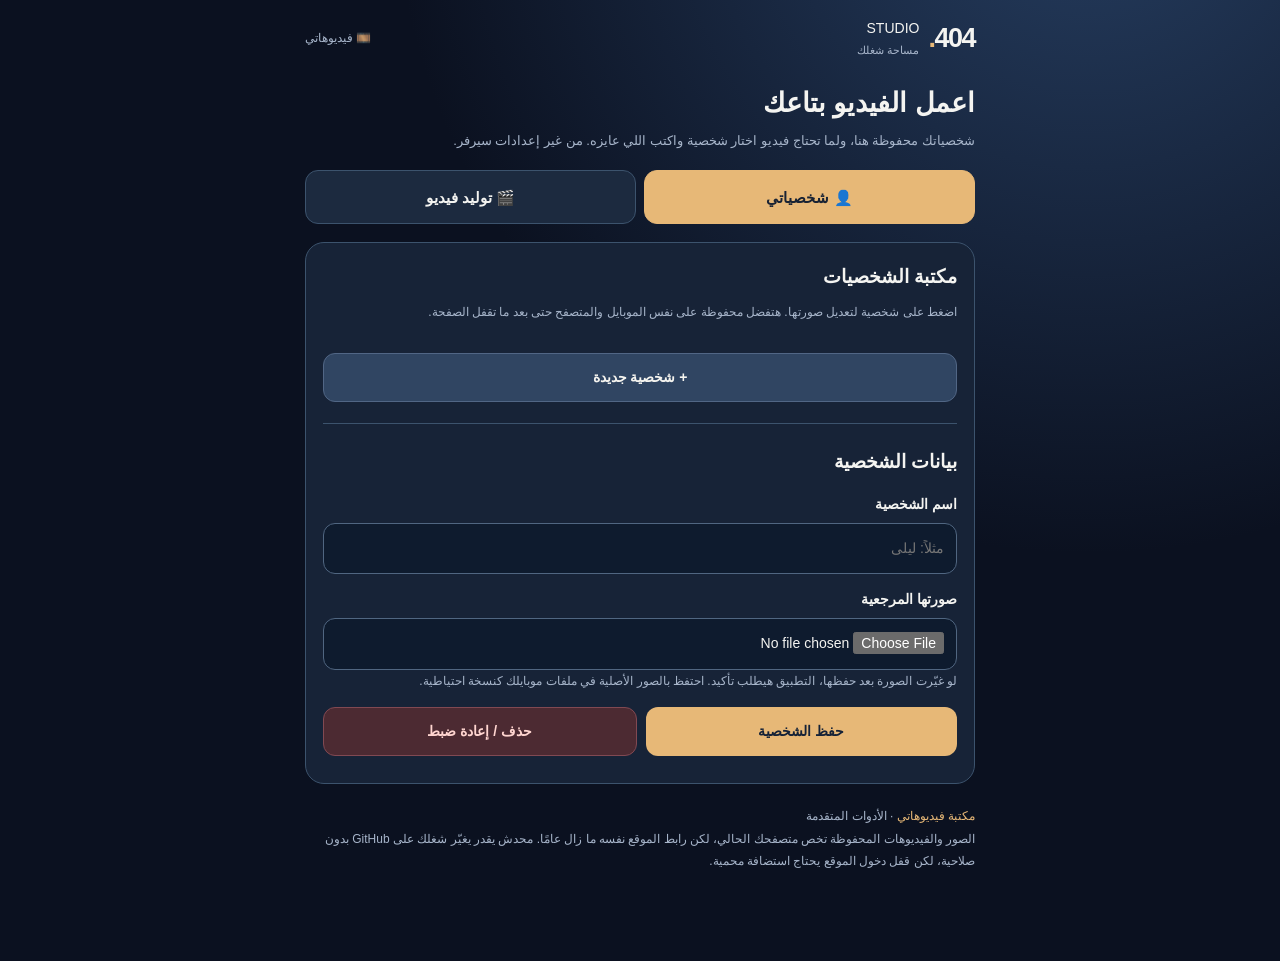
==== commit e8a3b1eb: "feat(simple): replace overwhelming home screen with saved characters and blank video generation" ====
--- a/mobile-studio/index.html
+++ b/mobile-studio/index.html
@@ -1,88 +1,77 @@
 <!doctype html>
 <html lang="ar" dir="rtl">
 <head>
-<meta charset="utf-8"><meta name="viewport" content="width=device-width,initial-scale=1,viewport-fit=cover">
-<meta name="theme-color" content="#0c1221"><meta name="description" content="استوديو الحي 404 — إدارة مشاهد وأصوات وتوليد فيديو بالذكاء الاصطناعي">
-<link rel="manifest" href="./manifest.webmanifest"><link rel="icon" type="image/svg+xml" href="./icon.svg"><link rel="stylesheet" href="./app.css">
-<title>404 Studio | استوديو الحي</title>
+<meta charset="utf-8">
+<meta name="viewport" content="width=device-width,initial-scale=1,viewport-fit=cover">
+<meta name="theme-color" content="#0b1120">
+<meta name="description" content="404 Studio: حفظ الشخصيات وتوليد فيديو بالذكاء الاصطناعي من الموبايل">
+<link rel="manifest" href="./manifest.webmanifest">
+<link rel="icon" type="image/svg+xml" href="./icon.svg">
+<link rel="stylesheet" href="./simple.css">
+<title>404 Studio | شغلي</title>
 </head>
 <body>
-<div class="app-shell">
-<header class="topbar"><div class="brand"><span class="brand-mark">404<span class="brand-dot">.</span></span><span class="brand-label">STUDIO <small>استوديو الحي</small></span></div><div class="top-actions"><span class="state-dot" id="stateDot"></span><span id="connectionLabel">محرك ComfyUI الخاص غير متصل</span><button class="icon-button" id="installButton" title="تثبيت التطبيق" aria-label="تثبيت التطبيق">↧</button></div></header>
 <main>
-<section class="view active" id="view-home" aria-labelledby="homeTitle">
-<div class="eyebrow"><span class="point"></span> مشروع مسلسل أصلي • الإنتاج الأول</div>
-<div class="hero"><span class="kicker">EPISODE 01  /  60 SECONDS</span><h1 id="homeTitle">الحي <em>404</em></h1><p>الشباك — الليلة اللي اتفتح فيها الممنوع.</p><div class="hero-foot"><span class="chip">🎬 كرتون 3D</span><span class="chip">9:16 عمودي</span><span class="chip">🇪🇬 مصري</span></div><div class="moon">◕</div></div>
-<div class="panel tip" id="planStatus"><strong>✓ الخطة الحالية: مجانية ومفتوحة المصدر</strong><p>إدارة المشاهد متاحة على موبايلك، وتوليد فيديوهات قصيرة عبر GPU عامة مجانية متاح من زر «توليد فيديو». محرك ComfyUI الخاص غير متصل. الخدمات المجانية محدودة وغير مضمونة، ومفيش اشتراك مدفوع مفعل.</p></div>
-<div class="metrics"><div class="metric"><strong>16</strong><span>لقطة</span></div><div class="metric"><strong>09</strong><span>جُمل حوار</span></div><div class="metric"><strong>03</strong><span>شخصيات ثابتة</span></div></div>
-<div class="section-heading"><h2>حالة الإنتاج</h2><span class="small muted">نسخة تجريبية قابلة للتطوير</span></div>
-<div class="panel status-panel"><div class="status-icon">▦</div><div><h3>السيناريو جاهز للإنتاج</h3><p id="productionState">توليد فيديو تجريبي متاح من زر GPU المجانية. استضافة ComfyUI الخاصة لم يتم توصيلها.</p></div></div>
-<div class="quick-actions"><button class="action primary" data-open="shots">إدارة المشاهد <span>←</span></button><a class="action secondary" href="./quick-preview.html" style="text-decoration:none">▶ معاينة سريعة <span>↗</span></a></div>
-<div class="panel tip" id="savedVideosLaunch" style="margin-top:15px"><strong>🎞️ مكتبتي الخاصة — فيديوهاتي محفوظة</strong><p>الفيديوهات اللي تولّدها تتخزن فعليًا على نفس الموبايل والمتصفح، وتقدر ترجع تشوفها وتنزّل نسخة احتياطية. ده حفظ محلي مش قفل دخول للموقع العام.</p><a href="./library.html" class="action primary full" style="text-decoration:none">فتح فيديوهاتي المحفوظة ↗</a></div>
-<div class="panel tip" id="mergeStudioLaunch" style="margin-top:15px"><strong>🎬 اجمع صورة الشخصية وصوتها في ملف واحد</strong><p>افتح مكتبتك وركّب صوت الشخصية مع الفيديو محليًا، من غير GPU إضافية. تركيب الصوت لا يعني مزامنة حركة الشفايف بالذكاء الاصطناعي.</p><a href="./compositor.html" class="action primary full" style="text-decoration:none">تركيب الفيديو + الصوت ↗</a></div>
-<div class="panel tip" id="voiceStudioLaunch" style="margin-top:15px"><strong>🎙️ أصوات ليلى ووداد وصابر بالمصري</strong><p>اتفتح استوديو صوت مستقل لتجربة الجمل التسعة واختيار صوت لكل شخصية، مع تثبيت مرجع صوت مرخّص للمسلسل كله. الأصوات الجاهزة للتجربة فقط.</p><a href="./voice-studio.html" class="action primary full" style="text-decoration:none">فتح استوديو الأصوات المصرية ↗</a></div>
-<div class="panel tip" id="freeExternalGpu" style="margin-top:15px"><strong>🎬 جرّب GPU مجانية حقيقية من الموبايل</strong><p>ربطنا صفحة مستقلة بنموذج Wan 2.2 14B Fast على Hugging Face ZeroGPU. الخدمة مشتركة ومحدودة يوميًا، والتوليد يبدأ فقط بعد اختيار صورتك وموافقتك على إرسالها للخدمة الخارجية.</p><a href="./free-gpu.html" class="action primary full" style="text-decoration:none">فتح مولّد الفيديو المجاني ↗</a></div>
-<div class="panel tip" style="margin-top:15px"><strong>معاينة الحلقة بدون تهنيج</strong><p>اضغط «معاينة سريعة» علشان تشوف ترتيب الـ16 لقطة والحوار فورًا من الموبايل، من غير Colab ولا GPU. دي معاينة مرسومة للتوقيت، مش توليد فيديو بالذكاء الاصطناعي.</p></div>
-<div class="section-heading"><h2>خط الإنتاج</h2></div>
-<div class="pipeline"><div><b class="on">01</b><span>السيناريو</span></div><i></i><div><b class="on">02</b><span>المراجع</span></div><i></i><div><b>03</b><span>التوليد</span></div><i></i><div><b>04</b><span>المراجعة</span></div></div>
+<header>
+<div class="brand"><strong>404<span>.</span></strong><div>STUDIO<small>مساحة شغلك</small></div></div>
+<a href="./library.html">🎞️ فيديوهاتي</a>
+</header>
+<h1>اعمل الفيديو بتاعك</h1>
+<p class="intro">شخصياتك محفوظة هنا، ولما تحتاج فيديو اختار شخصية واكتب اللي عايزه. من غير إعدادات سيرفر.</p>
+<nav class="tabs" aria-label="أقسام الاستوديو">
+<button class="tab active" id="tab-characters" type="button" aria-selected="true">👤 شخصياتي</button>
+<button class="tab" id="tab-generate" type="button" aria-selected="false">🎬 توليد فيديو</button>
+</nav>
+<section class="view" id="charactersView">
+<div class="panel">
+<h2>مكتبة الشخصيات</h2>
+<p class="sub">اضغط على شخصية لتعديل صورتها. هتفضل محفوظة على نفس الموبايل والمتصفح حتى بعد ما تقفل الصفحة.</p>
+<div class="character-grid" id="characterCards" aria-label="الشخصيات المحفوظة"></div>
+<div class="actions"><button type="button" id="newCharacter" class="btn alt">+ شخصية جديدة</button></div>
+<hr>
+<h2 id="editTitle">بيانات الشخصية</h2>
+<label for="characterName">اسم الشخصية</label>
+<input id="characterName" type="text" maxlength="60" placeholder="مثلاً: ليلى" autocomplete="off">
+<label for="characterImage">صورتها المرجعية</label>
+<input id="characterImage" type="file" accept="image/png,image/jpeg,image/webp">
+<img id="characterPreview" class="preview" hidden alt="معاينة صورة الشخصية">
+<p class="sub">لو غيّرت الصورة بعد حفظها، التطبيق هيطلب تأكيد. احتفظ بالصور الأصلية في ملفات موبايلك كنسخة احتياطية.</p>
+<div class="actions">
+<button id="saveCharacter" class="btn" type="button">حفظ الشخصية</button>
+<button id="removeCharacter" class="btn danger" type="button">حذف / إعادة ضبط</button>
+</div>
+<p id="castStatus" role="status" aria-live="polite"></p>
+</div>
 </section>
-<section class="view" id="view-shots" aria-labelledby="shotsTitle">
-<div class="page-head"><div><span class="eyebrow">الحلقة الأولى · الشباك</span><h1 id="shotsTitle">لوحة المشاهد</h1></div><button class="outline-btn" id="exportButton">تصدير JSON ↧</button></div>
-<p class="muted intro">كل لقطة لها وقت ومتحدث ووصف. تعديلاتك تُحفظ محليًا على جهازك، ولا تغير السيناريو الأصلي على GitHub.</p>
-<div id="shotsList" class="shots-list"><div class="loading">جاري تحميل السيناريو...</div></div>
+<section class="view" id="generateView" hidden>
+<div class="panel">
+<h2>توليد فيديو جديد</h2>
+<p class="sub">مساحة فاضية تبدأ منها أي مشهد جديد. اختار شخصية محفوظة واكتب وصف الحركة بنفسك.</p>
+<label for="videoCharacter">الشخصية</label>
+<select id="videoCharacter"></select>
+<label for="videoPrompt">إيه اللي يحصل في الفيديو؟</label>
+<textarea id="videoPrompt" maxlength="4500" placeholder="مثلاً: الشخصية ماشية في الحارة وبصّة ناحية الباب. الكاميرا بتتحرك ببطء..."></textarea>
+<div class="checkline">
+<input type="checkbox" id="permission">
+<label for="permission">أوافق على إرسال صورة الشخصية والوصف لخدمة توليد الفيديو المجانية الخارجية (Hugging Face). الملفات المحفوظة على الموبايل لا تُرسل إلا لما أضغط توليد.</label>
+</div>
+<div class="actions"><button id="generateVideo" class="btn" type="button">▶ توليد الفيديو</button></div>
+<p id="status" role="status" aria-live="polite">اختار شخصية محفوظة بصورتها، واكتب وصف الفيديو.</p>
+<div id="result"></div>
+<p class="note">خدمة GPU مجانية مشتركة ومحدودة، وممكن تنشغل أو توقف مؤقتًا. الفيديو الناتج صامت حاليًا؛ الصوت المصري مش مدمج تلقائيًا. هنحاول نحفظ الفيديو في مكتبتك، ولو التحميل المباشر ممنوع هيظهر رابط التنزيل.</p>
+</div>
 </section>
-<section class="view" id="view-cast" aria-labelledby="castTitle">
-<div class="page-head"><div><span class="eyebrow">Character Bible</span><h1 id="castTitle">الشخصيات الثابتة</h1></div></div>
-<p class="muted intro">ثلاث شخصيات فقط. لا يتم تبديل الوجه أو الملابس أو الصوت بين الحلقات.</p>
-<div id="castList" class="cast-list"></div><div class="panel tip"><strong>🎤 ثبت صوت كل شخصية</strong><p>مسموح تسمع عينات مختلفة قبل الاعتماد. حفظ صوت مرجعي مرخّص يثبت الهوية بين الحلقات.</p><a class="action secondary full" href="./voice-studio.html" style="text-decoration:none">فتح إعدادات أصوات الشخصيات ↗</a></div>
-<div class="panel tip"><strong>🔒 قواعد ثابتة</strong><p>الحارة القديمة، الباب الأخضر يمين الكادر، والفانوس الأصفر أعلى الباب. ممنوع إضافة ممثلين جدد أو تبديل أصوات الحوار.</p></div>
-</section>
-<section class="view" id="view-production" aria-labelledby="productionTitle">
-<div class="page-head"><div><span class="eyebrow">AI VIDEO LAB</span><h1 id="productionTitle">غرفة الإنتاج</h1></div></div>
-<div class="panel info-panel" id="engineBanner" role="status" aria-live="polite"><strong id="engineStateTitle">ComfyUI الخاص غير متصل — التوليد المجاني الخارجي متاح</strong><p id="engineStateMessage">محرك ComfyUI الخاص غير متصل. لكن تقدر تولّد لقطة حقيقية على ZeroGPU من الزر الموجود تحت. الخدمة مجانية ومحدودة، ومش محتاج سيرفر أو اشتراك.</p><button class="outline-btn" type="button" data-open="settings" id="engineSettingsButton">لماذا التوليد متوقف؟</button></div>
-<div class="panel tip" id="freeGpuLab">
-<a class="action secondary full" href="./library.html" style="text-decoration:none">🎞️ عرض الفيديوهات اللي عملتها قبل كده ↗</a>
-<a class="action primary full" href="./free-gpu.html" style="text-decoration:none">🎬 توليد لقطة حقيقية على GPU مجانية عامة ↗</a>
-<p>خدمة خارجية مستقلة عن سيرفر ComfyUI الخاص. عدد الطلبات المجانية محدود، ولا يلزم تشغيل Colab أو إدخال رابط سيرفر.</p>
-<h3>اشتغل بسرعة من الموبايل — من غير Colab</h3>
-<p>راجع ترتيب المشاهد والحوار والحركة المبدئية فورًا. المعاينة 2D مرسومة للتخطيط، مش فيديو AI. توليد فيديو AI حقيقي من الصورة يحتاج GPU متصلة، وهي غير متوفرة حاليًا في التطبيق.</p>
-<a class="action primary full" href="./quick-preview.html" style="text-decoration:none">▶ فتح المعاينة السريعة للـ16 لقطة</a>
-<details style="margin-top:12px"><summary style="cursor:pointer;color:#acb8cb">تجربة النموذج الثقيل على Colab (اختياري للمطورين)</summary>
-<p>Colab صفحة ثقيلة على الموبايل، ومش مطلوبة لاستخدام الاستوديو. استخدمها فقط عند توفر GPU مجانية وعند الرغبة بتجربة Wan 2.2.</p>
-<a class="outline-btn" href="https://colab.research.google.com/github/omarnet0109-jpg/404/blob/main/notebooks/404_wan22_free_video.ipynb" target="_blank" rel="noopener noreferrer">فتح Colab الاختياري</a>
+<div class="bottom">
+<a href="./library.html">مكتبة فيديوهاتي</a>
+<span aria-hidden="true"> · </span>
+<details style="display:inline-block"><summary style="cursor:pointer;display:inline">الأدوات المتقدمة</summary>
+<p><a href="./studio-advanced.html">الواجهة القديمة</a> · <a href="./voice-studio.html">تجربة الأصوات</a> · <a href="./compositor.html">تركيب الصوت</a></p>
 </details>
-<div class="field"><label for="localPreviewInput">لو عندك فيديو مولّد بالفعل، شوفه هنا على جهازك فقط</label><input type="file" id="localPreviewInput" accept="video/mp4,video/webm,video/quicktime"></div>
-<div id="localPreviewBox"></div>
+<p class="sub">الصور والفيديوهات المحفوظة تخص متصفحك الحالي، لكن رابط الموقع نفسه ما زال عامًا. محدش يقدر يغيّر شغلك على GitHub بدون صلاحية، لكن قفل دخول الموقع يحتاج استضافة محمية.</p>
 </div>
-<div class="field"><label for="renderShot">اختر اللقطة</label><select id="renderShot"></select></div>
-<div class="field"><label for="renderPrompt">وصف اللقطة للمحرك</label><textarea id="renderPrompt" rows="5" maxlength="5000" placeholder="وصف الحركة والإضاءة والكاميرا"></textarea></div>
-<div class="two-col"><div class="field"><label for="referenceType">مرجع الصورة</label><select id="referenceType"><option value="ensemble">الحارة والمجموعة</option><option value="LAYLA">ليلى</option><option value="WIDAD">وداد</option><option value="SABER">صابر</option></select></div><div class="field"><label for="referenceFile">رفع صورة مرجعية</label><input id="referenceFile" type="file" accept="image/png,image/jpeg,image/webp"></div></div>
-<div class="upload-line"><button class="outline-btn" id="uploadButton" disabled title="التوليد يحتاج اتصال GPU أولًا">رفع المرجع إلى المحرك</button><span class="muted" id="referenceStatus">المحرك غير متصل — الرفع متوقف</span></div>
-<button class="action primary full" id="renderButton" disabled title="أضف سيرفر GPU فعليًا لاختبار التوليد">توليد اللقطة المختارة ↗</button>
-<div id="jobPanel" class="panel job-panel hidden"><div class="section-heading"><h2>متابعة التوليد</h2><span id="jobStatus" class="status-pill">انتظار</span></div><p id="jobDescription"></p><div id="jobOutput"></div></div>
-<div id="productionLog" class="log" role="status" aria-live="polite">لا توجد مهام تشغيل حاليًا.</div>
-</section>
-<section class="view" id="view-settings" aria-labelledby="settingsTitle">
-<div class="page-head"><div><span class="eyebrow">ENGINE SETTINGS</span><h1 id="settingsTitle">الإعدادات</h1></div></div>
-<div class="panel tip"><h3>الخطة: مجانية الآن، مدفوعة مستقبلًا</h3><p>لم يتم ربط أي مزود مدفوع أو تفعيل دفع آلي. عندما نقرر الترقية، سنضيف مزودًا جديدًا خلف الخادم، مع حد تكلفة وموافقة صريحة. سيرفر GPU نفسه قد تكون له تكلفة حتى مع الأدوات المفتوحة المصدر.</p></div>
-<div class="panel info-panel" id="simpleEngineStatus">
-  <h3 id="simpleEngineTitle">حالة توليد الفيديو: غير متصل</h3>
-  <p id="simpleEngineMessage">دي مش بيانات ناقصة منك. لسه ما فيش سيرفر GPU مجاني متصل بالمشروع، ومش مطلوب منك تكتب عنوان أو مفتاح أو تدفع حاجة. حاليًا تقدر تراجع المشاهد وتعدّل أوصافها وتصدّر المشروع.</p>
-  <button type="button" class="action primary full" data-open="shots">فتح المشاهد الجاهزة ←</button>
-</div>
-<details class="panel" id="advancedServerSetup"><summary style="cursor:pointer;font-weight:800">إعدادات المحرك المتقدمة (للمطورين فقط)</summary>
-<p class="muted">لا تستخدم هذه الإعدادات إلا بعد تشغيل خادم ComfyUI فعلي وتجهيز رابط HTTPS ومفتاح وصول خاص به. لا تضع كلمة سر GitHub أو أي مفتاح آخر هنا.</p>
-<div><h3>ربط سيرفر التوليد</h3><p class="muted">العنوان والمفتاح يُصدرهما خادم الإنتاج الخاص، وليسا بيانات حساب GitHub.</p>
-<div class="field"><label for="serverUrl">عنوان خادم الاستوديو HTTPS</label><input id="serverUrl" type="url" autocomplete="url" placeholder="https://your-studio-backend.example"></div>
-<div class="field"><label for="serverToken">مفتاح دخول الخادم</label><input id="serverToken" type="password" autocomplete="off" placeholder="مفتاح APP_API_TOKEN"></div>
-<div class="form-actions"><button class="action primary" id="checkButton">اختبار الاتصال</button><button class="action secondary" id="saveSettings">حفظ للجلسة</button></div><p class="small muted">مفتاح الدخول يُحفظ في ذاكرة جلسة المتصفح فقط، ولا يُرسل إلى GitHub.</p></div></details>
-<div class="panel tip"><h3>تثبيت التطبيق</h3><p>من Chrome على أندرويد: القائمة ⋮ ثم «إضافة إلى الشاشة الرئيسية». ومن Safari على iPhone: مشاركة ثم «إضافة إلى الشاشة الرئيسية» بعد نشر الموقع.</p><button class="outline-btn" id="installGuide">إرشادات التثبيت</button></div>
-<div class="panel danger-zone"><h3>بيانات المسودات</h3><p class="muted">التحرير المحلي محفوظ على جهازك فقط. يمكن تصديره قبل تنظيف المتصفح.</p><button class="outline-btn" id="resetDrafts">حذف تعديلاتي المحلية</button></div>
-</section>
 </main>
-<nav class="bottom-nav" aria-label="القائمة الرئيسية"><button class="tab active" data-target="home"><span>⌂</span>الرئيسية</button><button class="tab" data-target="shots"><span>▤</span>المشاهد</button><button class="tab" data-target="cast"><span>♙</span>الشخصيات</button><button class="tab" data-target="production"><span>◉</span>المحرك</button><button class="tab" data-target="settings"><span>⚙</span>الإعدادات</button></nav>
-</div>
-<dialog id="editDialog"><form method="dialog" class="dialog-body"><div class="section-heading"><h2 id="editDialogTitle">تعديل اللقطة</h2><button class="icon-button" value="cancel" aria-label="إغلاق">✕</button></div><label for="editPrompt">وصف الحركة</label><textarea id="editPrompt" rows="8" maxlength="5000"></textarea><p class="muted small">المسودة تظل في متصفحك إلى أن تصدرها وتقرر اعتمادها.</p><div class="form-actions"><button class="action primary" id="confirmEdit" value="save">حفظ المسودة</button><button class="action secondary" value="cancel">إلغاء</button></div></form></dialog>
-<div id="toast" role="status" aria-live="polite"></div>
-<script src="./app.js" defer></script>
-</body></html>
+<script defer src="./simple-characters.js?v=1"></script>
+<script defer src="./media-vault.js?v=1"></script>
+<script defer src="./simple.js?v=1"></script>
+</body>
+</html>
--- a/mobile-studio/simple.css
+++ b/mobile-studio/simple.css
@@ -0,0 +1,43 @@
+:root{color-scheme:dark;--bg:#0b1120;--panel:#172337;--card:#1b2b43;--border:#3c536d;--text:#f4f4f1;--muted:#a7b5ca;--gold:#e7b877;--ok:#78d6ab;--danger:#ffb2a6}
+*{box-sizing:border-box}html{font-family:Tahoma,Arial,sans-serif}body{margin:0;background:radial-gradient(circle at 85% -15%,#263e61,transparent 45%),var(--bg);color:var(--text);min-height:100svh;font-size:14px;line-height:1.8}
+button,textarea,input,select{font:inherit}button{cursor:pointer}button:disabled{opacity:.5;cursor:not-allowed}
+main{max-width:700px;margin:0 auto;padding:16px 15px 75px}
+header{display:flex;align-items:center;justify-content:space-between;gap:15px;margin-bottom:24px}
+.brand{display:flex;align-items:center;gap:9px}.brand strong{font:bold 27px/1 Arial,sans-serif;letter-spacing:-1.5px}.brand strong span{color:var(--gold)}.brand small{display:block;font-size:11px;color:var(--muted)}
+header a{font-size:12px;color:var(--muted);text-decoration:none}
+h1{font-size:27px;line-height:1.4;margin:0 0 6px}h2{font-size:19px;margin:0 0 7px}p{margin:0 0 14px}
+.intro{color:var(--muted);font-size:13px}
+.tabs{display:grid;grid-template-columns:1fr 1fr;gap:8px;margin:18px 0}
+.tab{min-height:54px;border:1px solid var(--border);border-radius:13px;background:#1c2a3f;color:var(--text);font-weight:800;font-size:15px}
+.tab.active{background:var(--gold);color:#192334;border-color:var(--gold)}
+.panel{background:var(--panel);padding:17px;border:1px solid var(--border);border-radius:19px;margin:12px 0}
+.view[hidden],[hidden]{display:none!important}
+.sub{font-size:12px;color:var(--muted);line-height:1.85}
+.character-grid{display:grid;grid-template-columns:repeat(3,minmax(0,1fr));gap:9px;margin:14px 0}
+.person{border:1px solid var(--border);border-radius:13px;padding:8px 6px;background:#102034;color:var(--text);min-width:0;display:flex;flex-direction:column;align-items:center;gap:5px;font-size:12px}
+.person.active{border-color:var(--gold);background:#2d3242}
+.photo{height:78px;width:100%;max-width:100px;display:grid;place-items:center;overflow:hidden;border-radius:9px;background:#29374c}
+.photo img{width:100%;height:100%;object-fit:cover}
+.photo svg{opacity:.65}
+.person strong{max-width:100%;white-space:nowrap;overflow:hidden;text-overflow:ellipsis}
+.person small{font-size:10px;color:var(--muted)}
+label{display:block;font-weight:700;margin:13px 0 6px}
+input[type=text],input[type=file],textarea,select{border:1px solid #506681;border-radius:12px;background:#0e1b2e;color:var(--text);padding:12px;width:100%;min-height:48px;outline:none}
+textarea{min-height:125px;resize:vertical;line-height:1.85}
+input:focus,textarea:focus,select:focus{border-color:var(--gold)}
+.actions{display:flex;gap:9px;flex-wrap:wrap;margin-top:15px}
+.btn{border:0;background:var(--gold);color:#152237;font-weight:800;min-height:49px;border-radius:12px;padding:11px 14px;text-align:center;flex:1;text-decoration:none}
+.btn.alt{background:#304562;color:#f5f4ef;border:1px solid #516685}
+.btn.danger{color:#ffd5d0;background:#4c2a32;border:1px solid #814952}
+.preview{max-width:100%;max-height:180px;object-fit:contain;margin:9px 0;border-radius:10px}
+#result video{width:100%;background:#000;border-radius:11px;max-height:500px;margin-top:12px}
+#result a{color:var(--gold);display:block;margin:10px 0}
+.note{padding:11px 13px;background:#242f40;border-radius:12px;color:var(--muted);font-size:12px;line-height:1.8;margin-top:14px}
+#status,#castStatus{color:var(--muted);font-size:12px;line-height:1.95;overflow-wrap:anywhere;margin:10px 0}
+.checkline{display:flex;gap:10px;align-items:flex-start;margin-top:12px}
+.checkline input{width:20px;height:20px;accent-color:var(--gold);margin-top:4px;flex-shrink:0}
+.checkline label{margin:0;font-weight:400}
+hr{border:0;border-top:1px solid var(--border);margin:21px 0}
+.bottom{font-size:12px;color:var(--muted);margin-top:22px}
+.bottom a{color:var(--gold);text-decoration:none}
+@media(max-width:380px){main{padding:12px 10px 60px}.panel{padding:12px}.character-grid{gap:6px}.photo{height:65px}.person{font-size:11px}}
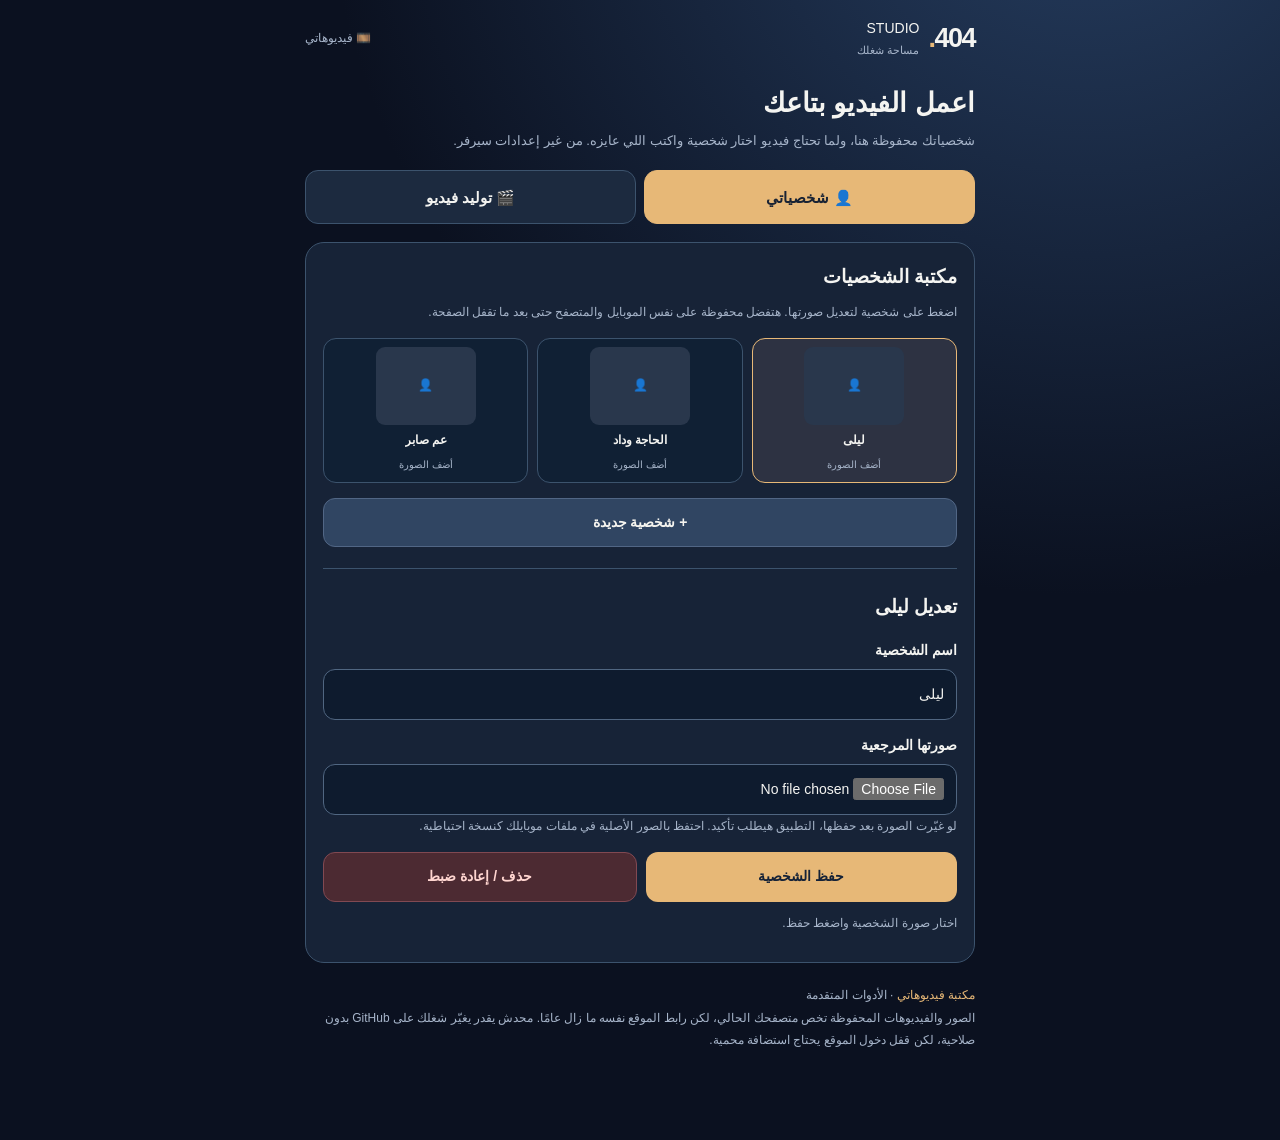
==== commit 99fdf885: "fix(gpu): show actionable free GPU recovery only when external render fails" ====
--- a/mobile-studio/index.html
+++ b/mobile-studio/index.html
@@ -57,6 +57,15 @@
 </div>
 <div class="actions"><button id="generateVideo" class="btn" type="button">▶ توليد الفيديو</button></div>
 <p id="status" role="status" aria-live="polite">اختار شخصية محفوظة بصورتها، واكتب وصف الفيديو.</p>
+<section id="recovery" class="recovery" hidden aria-label="حل مشكلة التوليد">
+<strong>الفيديو ما اتولدش؟ شغلك محفوظ.</strong>
+<p class="sub">جرّب النموذج الأصلي على Hugging Face؛ التسجيل بحساب مجاني ممكن يديك حصة أكبر من التشغيل بدون حساب، لكنه مش ضمان للتوليد. نفس الحصص مشتركة، ومش هنكرر الطلب تلقائيًا.</p>
+<div class="actions">
+<a class="btn" href="https://huggingface.co/spaces/zerogpu-aoti/wan2-2-fp8da-aoti-faster" target="_blank" rel="noopener noreferrer">فتح خدمة GPU الأصلية</a>
+<button class="btn alt" type="button" id="copyVideoPrompt">نسخ وصف الفيديو</button>
+</div>
+<button class="btn alt" style="width:100%;margin-top:9px" type="button" id="downloadCharacterImage">تنزيل صورة الشخصية المحفوظة</button>
+</section>
 <div id="result"></div>
 <p class="note">خدمة GPU مجانية مشتركة ومحدودة، وممكن تنشغل أو توقف مؤقتًا. الفيديو الناتج صامت حاليًا؛ الصوت المصري مش مدمج تلقائيًا. هنحاول نحفظ الفيديو في مكتبتك، ولو التحميل المباشر ممنوع هيظهر رابط التنزيل.</p>
 </div>
@@ -72,6 +81,6 @@
 </main>
 <script defer src="./simple-characters.js?v=1"></script>
 <script defer src="./media-vault.js?v=1"></script>
-<script defer src="./simple.js?v=1"></script>
+<script defer src="./simple.js?v=2"></script>
 </body>
 </html>
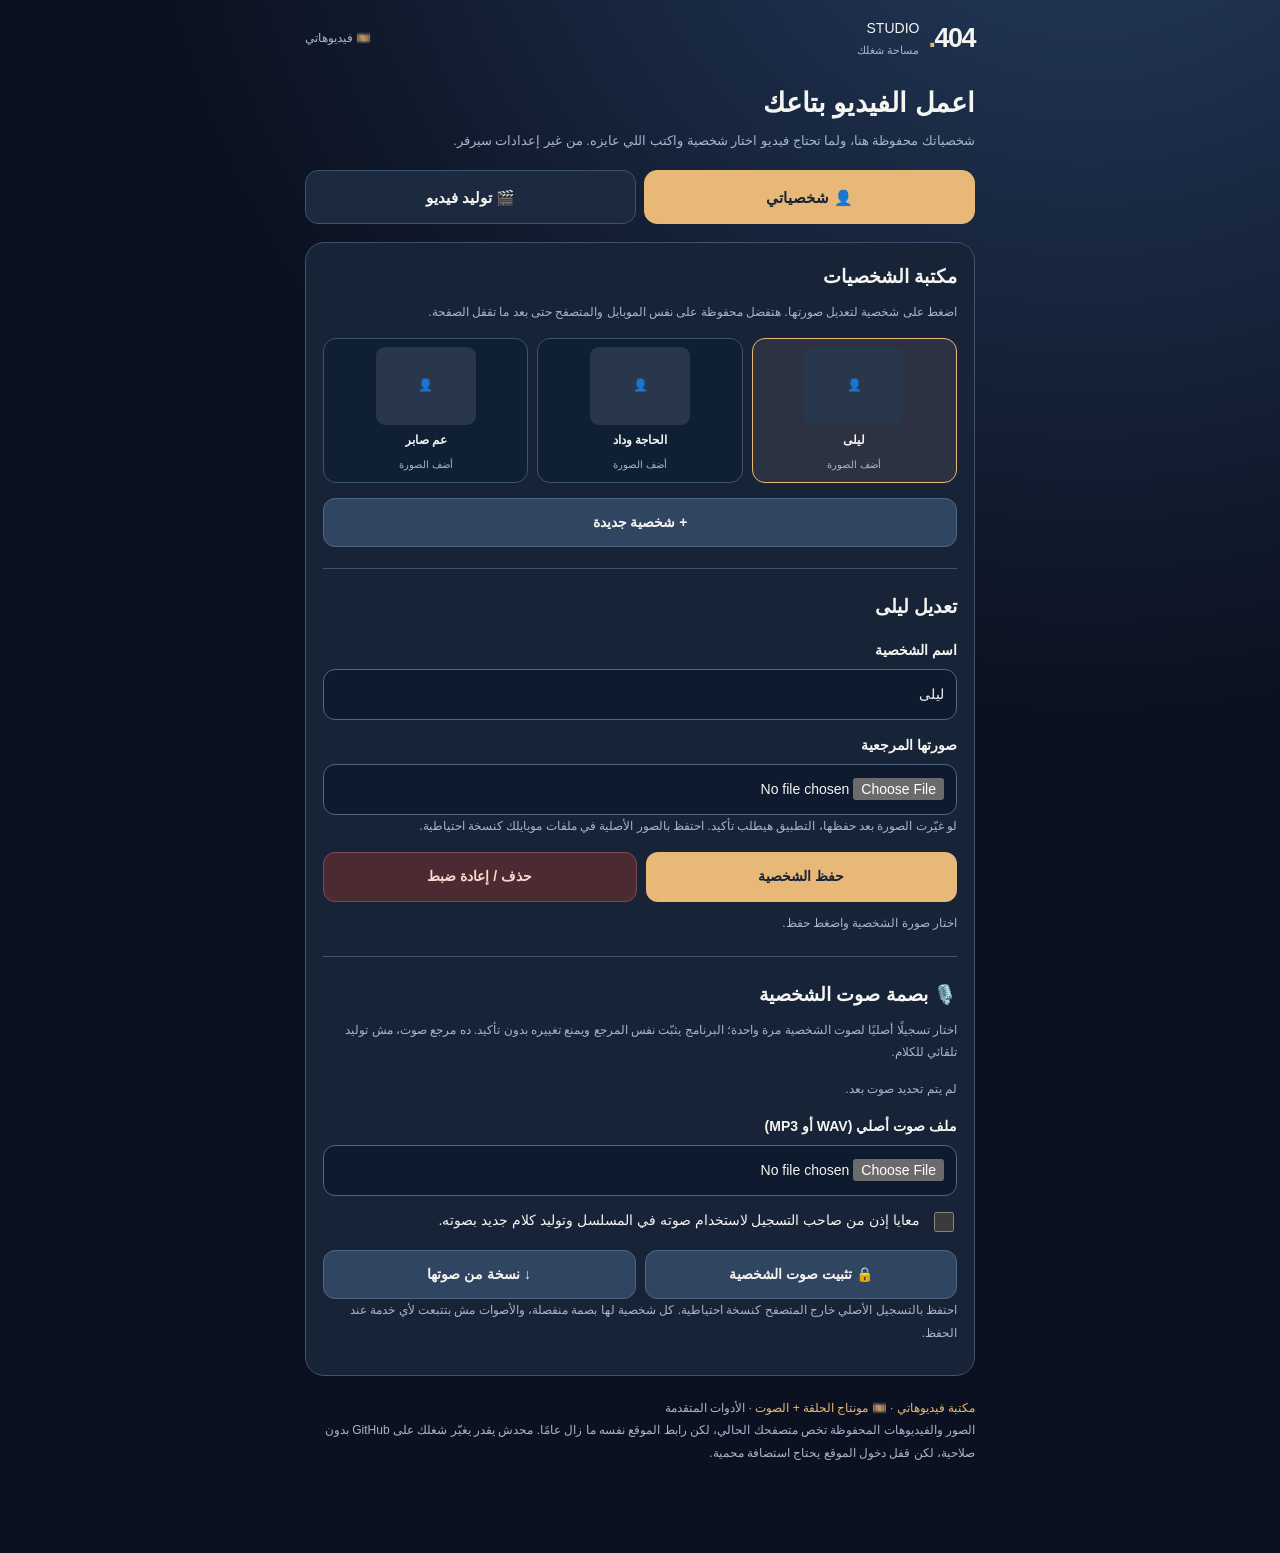
==== commit 0415cdcd: "feat(voice): add character voice-reference lock and one-tap episode montage link to simple UI" ====
--- a/mobile-studio/index.html
+++ b/mobile-studio/index.html
@@ -41,6 +41,18 @@
 <button id="removeCharacter" class="btn danger" type="button">حذف / إعادة ضبط</button>
 </div>
 <p id="castStatus" role="status" aria-live="polite"></p>
+<hr>
+<h2>🎙️ بصمة صوت الشخصية</h2>
+<p class="sub">اختار تسجيلًا أصليًا لصوت الشخصية مرة واحدة؛ البرنامج يثبّت نفس المرجع ويمنع تغييره بدون تأكيد. ده مرجع صوت، مش توليد تلقائي للكلام.</p>
+<p id="voiceIdentityStatus" class="sub" role="status">لم يتم تحديد صوت بعد.</p>
+<label for="voiceReference">ملف صوت أصلي (WAV أو MP3)</label>
+<input id="voiceReference" type="file" accept="audio/wav,audio/x-wav,audio/mpeg,audio/mp3,audio/webm,.wav,.mp3,.webm">
+<div class="checkline">
+<input id="voiceRights" type="checkbox">
+<label for="voiceRights">معايا إذن من صاحب التسجيل لاستخدام صوته في المسلسل وتوليد كلام جديد بصوته.</label>
+</div>
+<div class="actions"><button id="lockVoiceRef" type="button" class="btn alt">🔒 تثبيت صوت الشخصية</button><button id="downloadVoiceRef" type="button" class="btn alt">↓ نسخة من صوتها</button></div>
+<p class="sub">احتفظ بالتسجيل الأصلي خارج المتصفح كنسخة احتياطية. كل شخصية لها بصمة منفصلة، والأصوات مش بتتبعت لأي خدمة عند الحفظ.</p>
 </div>
 </section>
 <section class="view" id="generateView" hidden>
@@ -71,7 +83,7 @@
 </div>
 </section>
 <div class="bottom">
-<a href="./library.html">مكتبة فيديوهاتي</a>
+<a href="./library.html">مكتبة فيديوهاتي</a> · <a href="./episode-editor.html">🎞️ مونتاج الحلقة + الصوت</a>
 <span aria-hidden="true"> · </span>
 <details style="display:inline-block"><summary style="cursor:pointer;display:inline">الأدوات المتقدمة</summary>
 <p><a href="./studio-advanced.html">الواجهة القديمة</a> · <a href="./voice-studio.html">تجربة الأصوات</a> · <a href="./compositor.html">تركيب الصوت</a></p>
@@ -81,6 +93,7 @@
 </main>
 <script defer src="./simple-characters.js?v=1"></script>
 <script defer src="./media-vault.js?v=1"></script>
-<script defer src="./simple.js?v=2"></script>
+<script defer src="./voice-identities.js?v=1"></script>
+<script defer src="./simple.js?v=3"></script>
 </body>
 </html>
--- a/mobile-studio/simple.css
+++ b/mobile-studio/simple.css
@@ -41,3 +41,9 @@
 .bottom{font-size:12px;color:var(--muted);margin-top:22px}
 .bottom a{color:var(--gold);text-decoration:none}
 @media(max-width:380px){main{padding:12px 10px 60px}.panel{padding:12px}.character-grid{gap:6px}.photo{height:65px}.person{font-size:11px}}
+
+.recovery{border:1px solid #ad8e53;border-radius:14px;background:#282839;padding:13px;margin:13px 0}
+.recovery strong{color:#f5ce91;font-size:14px}
+.recovery p{margin:6px 0 0}
+.recovery .actions{gap:8px}
+.recovery .btn{display:inline-flex;align-items:center;justify-content:center;font-size:12px;line-height:1.6}
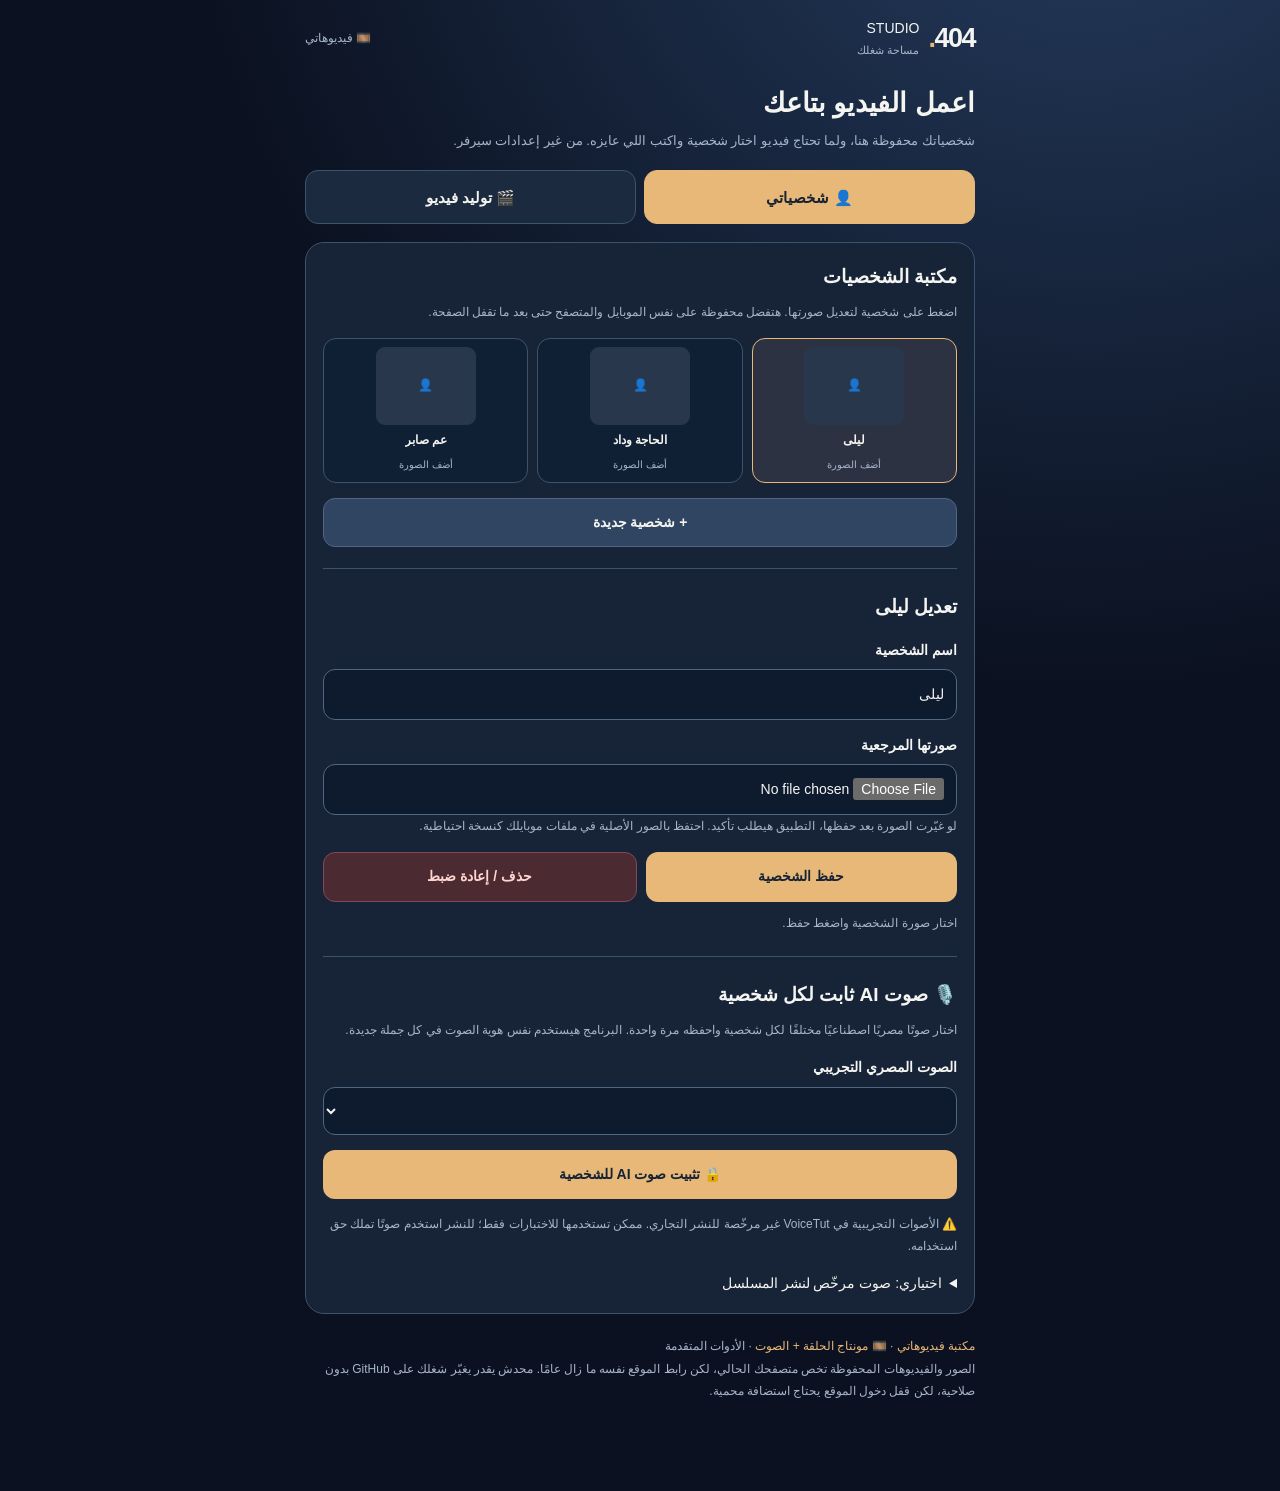
==== commit 9464c6ee: "feat(tts): make fixed AI Egyptian voice the default per character and hide optional recording under " ====
--- a/mobile-studio/index.html
+++ b/mobile-studio/index.html
@@ -42,6 +42,14 @@
 </div>
 <p id="castStatus" role="status" aria-live="polite"></p>
 <hr>
+<h2>🎙️ صوت AI ثابت لكل شخصية</h2>
+<p class="sub">اختار صوتًا مصريًا اصطناعيًا مختلفًا لكل شخصية واحفظه مرة واحدة. البرنامج هيستخدم نفس هوية الصوت في كل جملة جديدة.</p>
+<label for="aiVoiceSelect">الصوت المصري التجريبي</label>
+<select id="aiVoiceSelect"></select>
+<div class="actions"><button id="saveAiVoice" type="button" class="btn">🔒 تثبيت صوت AI للشخصية</button></div>
+<p id="aiVoiceStatus" class="sub" role="status"></p>
+<p class="sub">⚠️ الأصوات التجريبية في VoiceTut غير مرخّصة للنشر التجاري. ممكن تستخدمها للاختبارات فقط؛ للنشر استخدم صوتًا تملك حق استخدامه.</p>
+<details><summary style="cursor:pointer">اختياري: صوت مرخّص لنشر المسلسل</summary>
 <h2>🎙️ بصمة صوت الشخصية</h2>
 <p class="sub">اختار تسجيلًا أصليًا لصوت الشخصية مرة واحدة؛ البرنامج يثبّت نفس المرجع ويمنع تغييره بدون تأكيد. ده مرجع صوت، مش توليد تلقائي للكلام.</p>
 <p id="voiceIdentityStatus" class="sub" role="status">لم يتم تحديد صوت بعد.</p>
@@ -53,6 +61,7 @@
 </div>
 <div class="actions"><button id="lockVoiceRef" type="button" class="btn alt">🔒 تثبيت صوت الشخصية</button><button id="downloadVoiceRef" type="button" class="btn alt">↓ نسخة من صوتها</button></div>
 <p class="sub">احتفظ بالتسجيل الأصلي خارج المتصفح كنسخة احتياطية. كل شخصية لها بصمة منفصلة، والأصوات مش بتتبعت لأي خدمة عند الحفظ.</p>
+</details>
 </div>
 </section>
 <section class="view" id="generateView" hidden>
@@ -94,6 +103,7 @@
 <script defer src="./simple-characters.js?v=1"></script>
 <script defer src="./media-vault.js?v=1"></script>
 <script defer src="./voice-identities.js?v=1"></script>
-<script defer src="./simple.js?v=3"></script>
+<script defer src="./ai-speakers.js?v=1"></script>
+<script defer src="./simple.js?v=4"></script>
 </body>
 </html>
